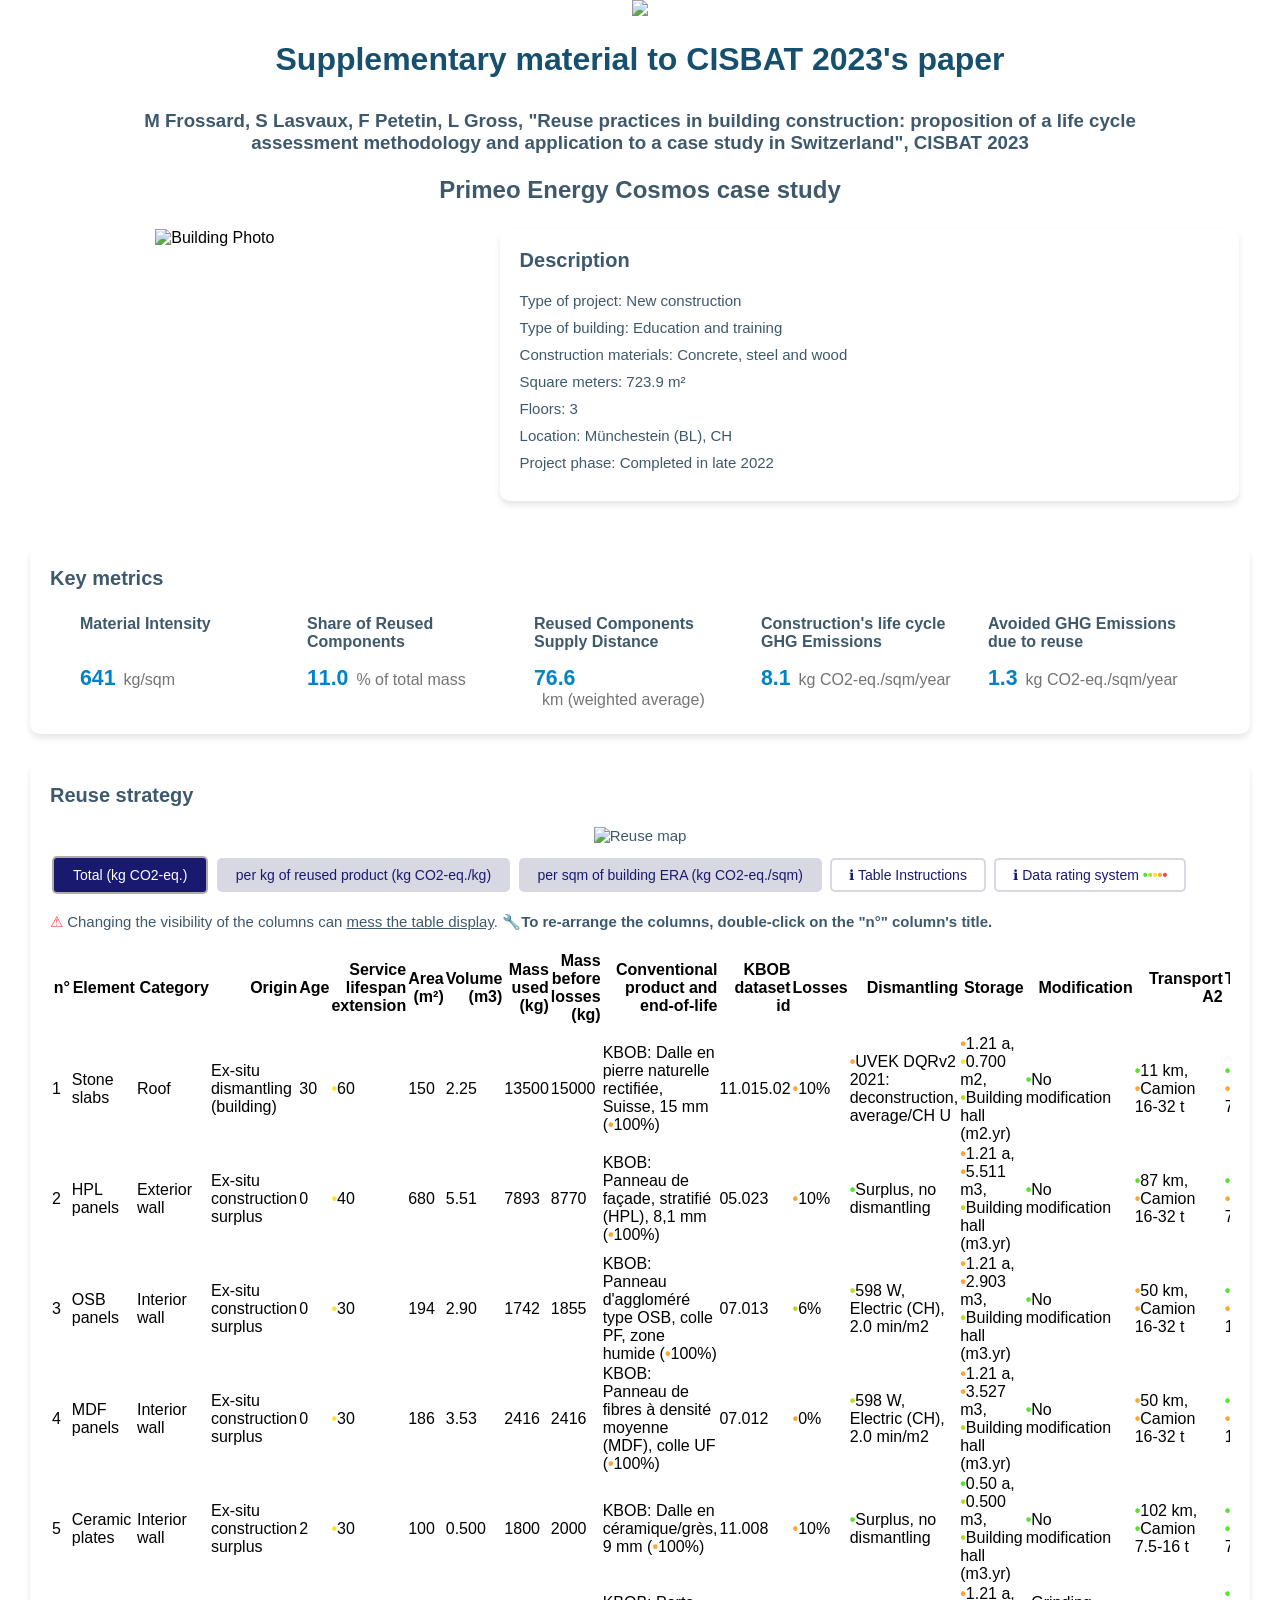
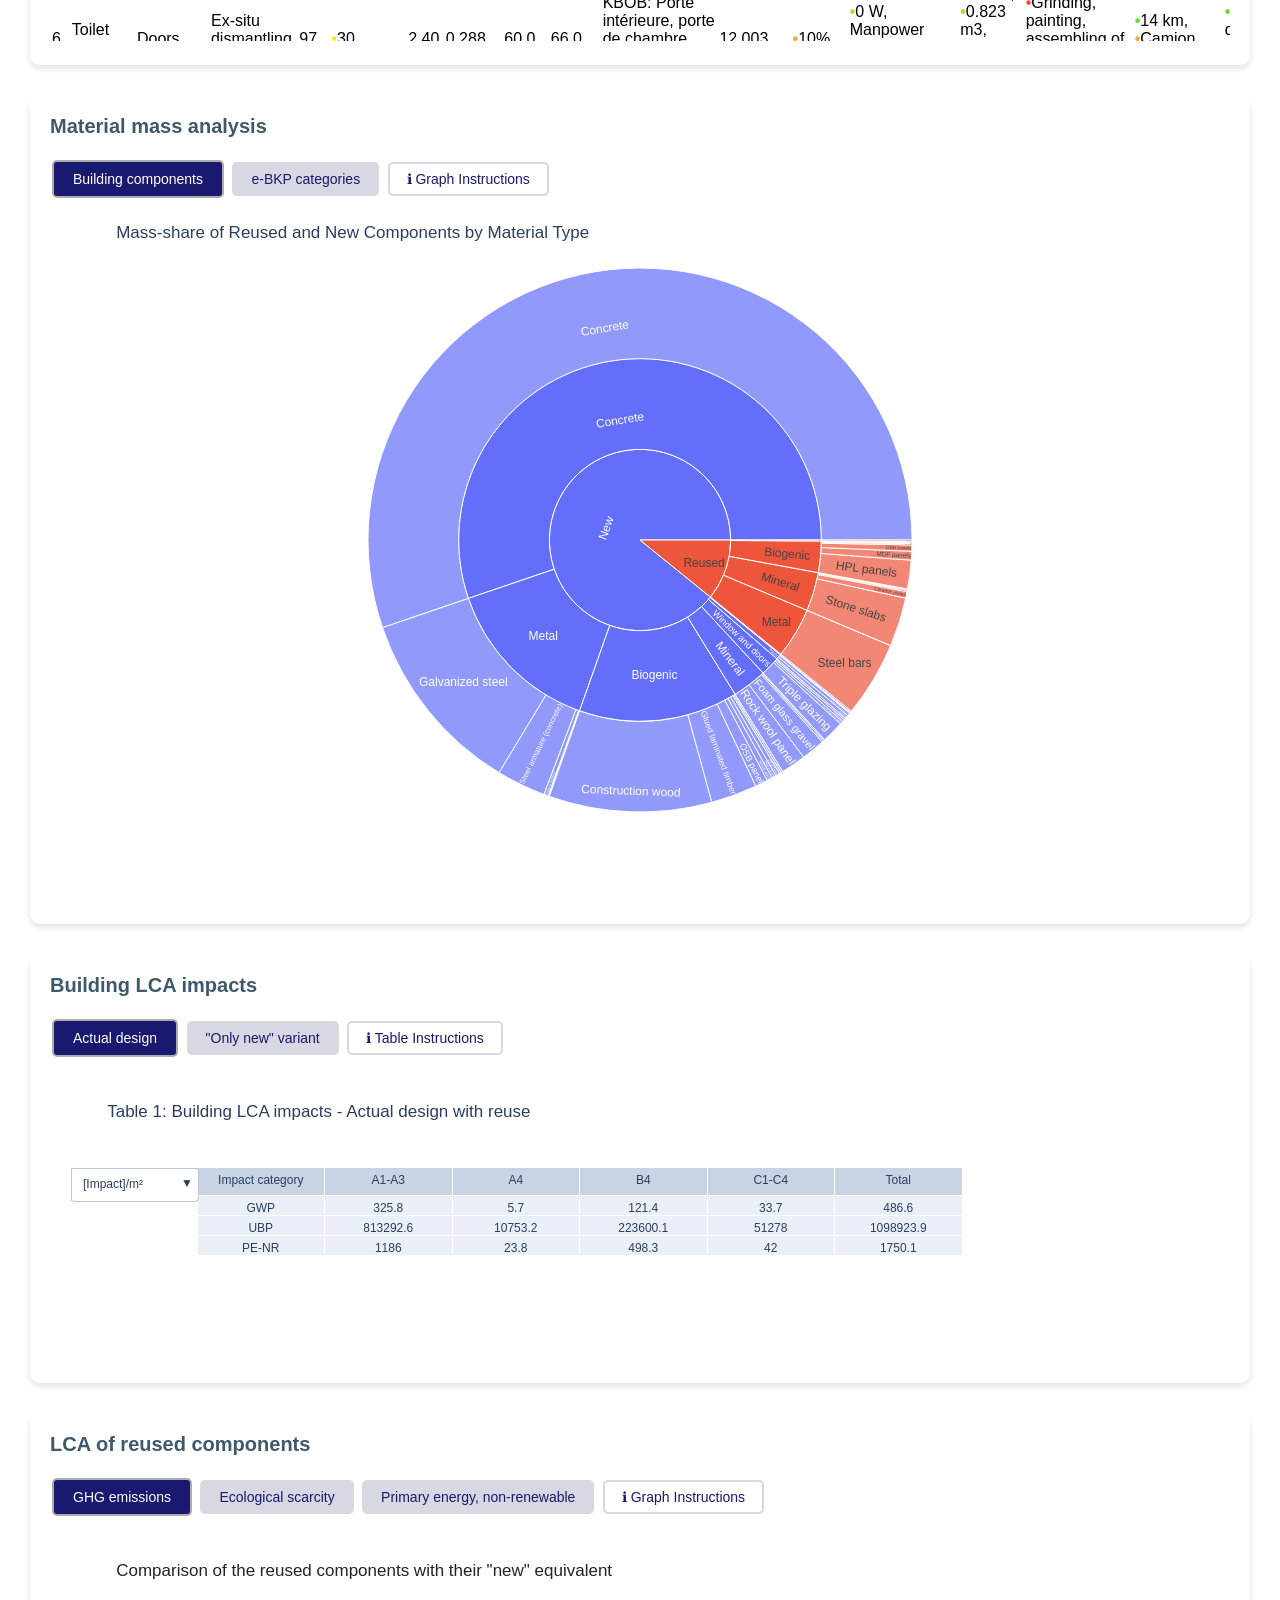
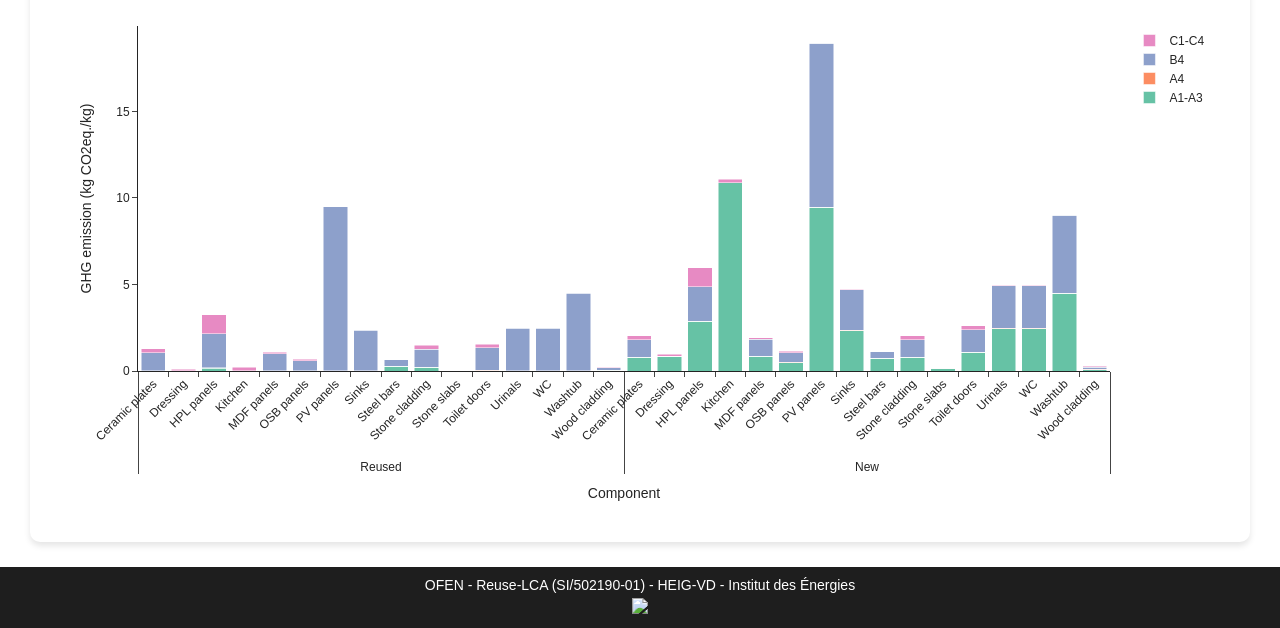
==== index.html @ 2c754a6d "update" ====
<!DOCTYPE html>
<html lang="en" xmlns="http://www.w3.org/1999/html">
<head>
    <meta charset="UTF-8">
    <title>ReuseLCA - Primeo Energy Cosmos case study</title>
    <link rel="stylesheet" href="style.css" type="text/css">
    <link href="https://cdn.datatables.net/1.13.4/css/jquery.dataTables.min.css" rel="stylesheet"/>
    <link href="https://cdn.datatables.net/buttons/2.3.6/css/buttons.dataTables.min.css" rel="stylesheet"/>
    <link href="https://cdn.datatables.net/colreorder/1.6.2/css/colReorder.dataTables.min.css" rel="stylesheet"/>
    <link href="https://cdn.datatables.net/responsive/2.4.1/css/responsive.dataTables.min.css" rel="stylesheet"/>
</head>
<body>
<div style="margin: 0% 10% 0% 10%">
  <a style="text-align: center" href="https://github.com/LESBAT-HEIG-VD/reuse-lca-cisbat23"><center> <img src=https://raw.githubusercontent.com/LESBAT-HEIG-VD/reuse-lca-cisbat23/main/pictures/view_on_github.png height="50px"></center></a>
  <h1 style="text-align:center">Supplementary material to CISBAT 2023's paper</h1>
  <h3 style="text-align:center">M Frossard, S Lasvaux, F Petetin, L Gross, "Reuse practices in building construction: proposition of a life cycle assessment methodology and application to a case study in Switzerland", CISBAT 2023 <br><br> </h3>
  <h2 style="text-align:center">Primeo Energy Cosmos case study <br></h2>
</div>

<section class="description">
      <div style="text-align: center">
        <img src=https://raw.githubusercontent.com/LESBAT-HEIG-VD/reuse-lca-cisbat23/main/pictures/faraday-photo.jpg height=300px alt="Building Photo">
      </div>
      <div class="card">
          <div class="card-content">
              <h2>Description</h2>
              <p>Type of project: New construction</p>
              <p>Type of building: Education and training</p>
              <p>Construction materials: Concrete, steel and wood</p>
              <p>Square meters: 723.9 m²</p>
              <p>Floors: 3</p>
              <p>Location: Münchestein (BL), CH</p>
              <p>Project phase: Completed in late 2022</p>
          </div>
      </div>
  </section>
  <section>
      <div class="card">
          <div class="card-content">
              <h2>Key metrics</h2>

              <section class="key-numbers">
              <div>
                  <h3>Material Intensity</h3>
              </div>
              <div>
                  <h3>Share of Reused Components</h3>
              </div>
              <div>
                  <h3>Reused Components Supply Distance</h3>
              </div>
              <div>
                  <h3>Construction's life cycle GHG Emissions</h3>
              </div>
              <div>
                  <h3>Avoided GHG Emissions due to reuse</h3>
              </div>
              <div>
                  <p>641</p><span>kg/sqm</span>
              </div>
              <div>
                  <p>11.0</p><span>% of total mass</span>
              </div>
              <div>
                  <p>76.6</p><span>km (weighted average)</span>
              </div>
              <div>
                  <p>8.1</p><span>kg CO2-eq./sqm/year</span>
              </div>
              <div>
                  <p>1.3</p><span>kg CO2-eq./sqm/year</span>
              </div>
          </section>
          </div>
      </div>
  </section>
  <section class="reuse-strat">
      <div class="card">
          <div class="card-content">
              <h2>Reuse strategy</h2>
              <div>
                  <p style="text-align:center;"><img src=https://raw.githubusercontent.com/LESBAT-HEIG-VD/reuse-lca-cisbat23/main/pictures/faraday-map.png alt="Reuse map" width=800px></p>
              </div>
              <div>
<!--                  <select id="select_reuse_table" class="custom-select" onchange="loadSelectHtml('select_reuse_table','reuse_table')">-->
<!--                      <option value='\html_tables\\Faraday_cisbat_gwp_total.html'>Total (kg CO2-eq.)</option>-->
<!--                      <option value='\html_tables\\Faraday_cisbat_gwp_per_kg.html'>per kg of reused product (kg CO2-eq./kg)</option>-->
<!--                      <option value='\html_tables\\Faraday_cisbat_gwp_per_sqm.html'>per sqm-ERA of building (kg CO2-eq./sqm)</option>-->
<!--                  </select>-->
                  <button id="button_reuse_table_tot" onclick="loadHtml('\html_tables\\Faraday_cisbat_gwp_total.html', 'reuse_table'); setActiveButtons('button_reuse_table_tot','#button_reuse_table_tot, #button_reuse_table_kg, #button_reuse_table_sqm')">Total (kg CO2-eq.)</button>
                  <button id="button_reuse_table_kg" onclick="loadHtml('\html_tables\\Faraday_cisbat_gwp_per_kg.html', 'reuse_table'); setActiveButtons('button_reuse_table_kg','#button_reuse_table_tot, #button_reuse_table_kg, #button_reuse_table_sqm')">per kg of reused product (kg CO2-eq./kg)</button>
                  <button id="button_reuse_table_sqm" onclick="loadHtml('\html_tables\\Faraday_cisbat_gwp_per_sqm.html', 'reuse_table'); setActiveButtons('button_reuse_table_sqm','#button_reuse_table_tot, #button_reuse_table_kg, #button_reuse_table_sqm')">per sqm of building ERA (kg CO2-eq./sqm)</button>
                  <button id="button_info_reusetable" class="info-button" onclick="showModal('reusetableDialog')">&#8505; Table Instructions</button>
                  <button id="button_info_rating" class="info-button" onclick="showModal('ratingDialog')">&#8505; Data rating system <span style="color: #57e32c;" class="data-rating-dot">&bull;</span><span style="color: #b7dd29;" class="data-rating-dot">&bull;</b></span><span style="color: #ffe234;" class="data-rating-dot">&bull;</b></span><span style="color: #ffa534;" class="data-rating-dot">&bull;</b></span><span style="color: #ff4545;" class="data-rating-dot">&bull;</b></span></button>
                  <p><br><span style="color: #ff4545;">&#x26A0;</span> Changing the visibility of the columns can <u>mess the table display</u>. &#x1F527;<b>To re-arrange the columns, double-click on the "n°" column's title.</b></p>
              </div>
              <div>
                  <iframe id="reuse_table" width="100%" style="width: 100%; height: 700px; border: 0"></iframe>
              </div>
          </div>
      </div>
  </section>
  <section class="material-analysis">
      <div class="card">
          <div class="card-content">
              <h2>Material mass analysis</h2>
                  <div>
                      <button id="button_mat_component" onclick="loadHtml('\html_figures\\Faraday_material_sunburst.html', 'material_sunburst'); setActiveButtons('button_mat_component', '#button_mat_component, #button_mat_ebkp')">Building components</button>
                      <button id="button_mat_ebkp" onclick="loadHtml('\html_figures\\Faraday_material_sunburst_ebkp.html', 'material_sunburst'); setActiveButtons('button_mat_ebkp', '#button_mat_component, #button_mat_ebkp')">e-BKP categories</button>
                      <button id="button_info_material" class="info-button" onclick="showModal('materialDialog')">&#8505; Graph Instructions</button>
                  </div>
                  <div>
                      <iframe id="material_sunburst"  src=\html_figures\\Faraday_material_sunburst.html style="width: 100%; height: 700px; border: 0">  </iframe>
                  </div>
          </div>
      </div>
  </section>
  <section class="building-impacts">
      <div class="card">
          <div class="card-content">
              <h2>Building LCA impacts</h2>
              <div>
                  <button id="button_1_ad" onclick="loadHtml('\html_figures\\Faraday_impacts_table.html', 'building-lca'); setActiveButtons('button_1_ad', '#button_1_ad, #button_1_nv')">Actual design</button>
                  <button id="button_1_nv" onclick="loadHtml('\html_figures\\Faraday_impacts_table_new.html', 'building-lca'); setActiveButtons('button_1_nv', '#button_1_ad, #button_1_nv')">"Only new" variant</button>
                  <button id="button_info_building_impacts" class="info-button" onclick="showModal('buildingImpactsDialog')">&#8505; Table Instructions</button>
              </div>
              <div>
                  <iframe id="building-lca" style="width: 1000px; height: 300px; border: 0">  </iframe>
              </div>
          </div>
      </div>
  </section>
  <section class="components-impacts">
      <div class="card">
          <div class="card-content">
              <h2>LCA of reused components</h2>
              <div>
                  <button id="button_comparison_gwp" onclick="loadHtml('\html_figures\\Faraday_GWP__reused_comp_bar.html', 'bar_comparison'); setActiveButtons('button_comparison_gwp','#button_comparison_gwp, #button_comparison_ubp, #button_comparison_penr')">GHG emissions</button>
                  <button id="button_comparison_ubp" onclick="loadHtml('\html_figures\\Faraday_UBP__reused_comp_bar.html', 'bar_comparison'); setActiveButtons('button_comparison_ubp','#button_comparison_gwp, #button_comparison_ubp, #button_comparison_penr')">Ecological scarcity</button>
                  <button id="button_comparison_penr" onclick="loadHtml('\html_figures\\Faraday_PE-NR__reused_comp_bar.html', 'bar_comparison'); setActiveButtons('button_comparison_penr','#button_comparison_gwp, #button_comparison_ubp, #button_comparison_penr')">Primary energy, non-renewable</button>
                  <button id="button_info_reuse_impacts" class="info-button" onclick="showModal('reuseImpactsDialog')">&#8505; Graph Instructions</button>
              </div>
              <div>
                  <iframe id="bar_comparison" width="100%" style="width: 100%; height: 600px; border: 0">  </iframe>
              </div>
          </div>
      </div>
  </section>
  <footer>
      <p>OFEN - Reuse-LCA (SI/502190-01) - HEIG-VD - Institut des Énergies</p>
  <a style="text-align: center" href="https://github.com/LESBAT-HEIG-VD/reuse-lca-cisbat23"><center> <img src=https://raw.githubusercontent.com/LESBAT-HEIG-VD/reuse-lca-cisbat23/main/pictures/view_on_github.png height="50px"></center></a>
  </footer>
  <dialog class=custom-dialog id="reusetableDialog">
      <p>The table describes the reused products, their supply-chain activities and the associated GHG emissions.<br></p>
      <p><b><u>Select a set of columns</u> by clicking on the buttons with the '&#128269;' icon.</b></p>
      <p><b><u>Click on</u> the <img src="\pictures\plus_button.png" height="22"> button to show the missing columns' values.</b></p>
    <form method="dialog">
      <button>OK</button>
    </form>
  </dialog>

  <dialog class=custom-dialog id="ratingDialog">
    <p>LCA data quality are evaluated in terms of degree of confidence in their representativeness and appropriateness. Data quality is rated with colored dots:</p>
    <p><span style="color: #57e32c;" class="data-rating-dot">&bull;</span> <b>Very good</b> : project-specific & product-specific data</p>
    <p><span style="color: #b7dd29;" class="data-rating-dot">&bull;</span> <b>Good</b> : data is a good estimate but may come from a different project or product</p>
    <p><span style="color: #ffe234;" class="data-rating-dot">&bull;</span> <b>Average</b> : data is an expert jugement or hypothesis based on partial knowledge of the reality</p>
    <p><span style="color: #ffa534;" class="data-rating-dot">&bull;</span> <b>Poor</b> : data is generic, default data from external source or hypothesis</p>
    <p><span style="color: #ff4545;" class="data-rating-dot">&bull;</span> <b>Unavailable</b> : no LCA data is used or available, hence calculation is not performed</p>
    <form method="dialog">
      <button>OK</button>
    </form>
  </dialog>
  <dialog class=custom-dialog id="materialDialog">
      <p>Material mass analysis graph shows the mass shares of material groups and products in the total mass of the building. <br></p>
      <p><b><u>Hover with the pointer and click</u> on the materials groups and products to show their respective mass share (%).</b></p>
    <form method="dialog">
      <button>OK</button>
    </form>
  </dialog>
  <dialog class=custom-dialog id="buildingImpactsDialog">
      <p>Building LCA impacts are show in the table for each KBOB's impact indicators:</p>
<!--      <p>GWP: the global warming potential from GHG emissions. The unit is <b>kg CO2-eq.</b></p>-->
<!--      <p>UBP: Ecological Scarcity (2021) is an indicator that expresses global environmental effects over many impacts-->
<!--          categories (global warming, eutrophication, particulate matter, etc.) that are weighted according to Swiss environmental policy.-->
<!--          The unit is <b>UBP</b>.</p>-->
<!--      <p>PE-NR: the non-renewable primary energy, or "embodied energy", consumed in processes and materials. The unit is <b>kWh</b>.</p>-->
      <p>The columns are the building life cycle modules according to EN 15804 and EN 15978.</p>
      <p><b><u>Select</u> the unit of the LCA impacts expressed either by <u>sqm ERA of building</u> or <u>by sqm ERA of building and by year of building's lifetime</u> (60 years)</b></p>
    <form method="dialog">
      <button>OK</button>
    </form>
  </dialog>
  <dialog class=custom-dialog id="reuseImpactsDialog">
      <p>This graph shows the impact per kg of product of the selected LCA indicator for the reused products (left) and
          their new equivalent production (right). New materials effectively used in the building are not shown.<br></p>
      <p><b><u>Interact with the graph</u></b> by clicking on the labels in the legend (i.e. A1-A3, A4, B4, C1-C4) and by zooming
      on the desired portion of the graph.</p>
    <form method="dialog">
      <button>OK</button>
    </form>
  </dialog>



  <script>
      function loadHtml(url, id) {
        document.getElementById(id).src = url;
      }
      function loadSelectHtml(select_id, iframe_id) {
        document.getElementById(iframe_id).src = document.getElementById(select_id).value;
      }
      function setActiveButtons(buttonId, selector) {
        // Remove the "active" class from all buttons
        var buttons = document.querySelectorAll(selector);
        for (var i = 0; i < buttons.length; i++) {
          buttons[i].classList.remove("active");
        }
        // Add the "active" class to the clicked button
        var button = document.getElementById(buttonId);
        button.classList.add("active");
      }

      function showModal(buttonId) {
        // console.log("Activated");
        document.getElementById(buttonId).showModal();
        setActiveButtons();
      }

      // Load the default page when the page first loads
      window.onload = function() {
        loadHtml('\html_figures\\Faraday_impacts_table.html', 'building-lca');
        setActiveButtons("button_1_ad", "#button_1_ad, #button_1_nv");
        loadHtml('\html_figures\\Faraday_material_sunburst.html', 'material_sunburst');
        setActiveButtons('button_mat_component', '#button_mat_component, #button_mat_ebkp');
        loadHtml('\html_figures\\Faraday_GWP__reused_comp_bar.html', 'bar_comparison');
        setActiveButtons('button_comparison_gwp', '#button_comparison_gwp, #button_comparison_ubp, #button_comparison_penr')
        loadHtml('\html_tables\\Faraday_cisbat_gwp_total.html', 'reuse_table');
        setActiveButtons('button_reuse_table_tot','#button_reuse_table_tot, #button_reuse_table_kg, #button_reuse_table_sqm')
      }

      function range(start, end) {
        return Array.apply(0, Array(end - 1))
                .map((element, index) => index + start);
      }

      function pushArray(arr, arr2) {
        arr.push.apply(arr, arr2);
      };
  </script>
  <script src="https://code.jquery.com/jquery-3.6.0.min.js"></script>
  <script src="https://cdn.datatables.net/1.13.4/css/jquery.dataTables.min.css"></script>
  <script src="https://cdn.datatables.net/buttons/2.3.6/css/buttons.dataTables.min.css"></script>
  <script src="https://cdn.datatables.net/1.13.4/js/jquery.dataTables.min.js"></script>
  <script src="https://cdn.datatables.net/buttons/2.3.6/js/dataTables.buttons.min.js"></script>
  <script src="https://cdn.datatables.net/buttons/2.3.6/js/buttons.colVis.min.js"></script>
  <script src="https://cdn.datatables.net/buttons/2.3.6/js/buttons.html5.min.js"></script>
  <script src="https://cdn.datatables.net/colreorder/1.6.2/js/dataTables.colReorder.min.js"></script>
  <script src="https://cdn.datatables.net/responsive/2.4.1/js/dataTables.responsive.min.js"></script>
</body>



</html>
---- style.css ----
* {
  box-sizing: border-box;
  margin: 0;
  padding: 0;
  font-family: sans-serif;
}
header {
    background-color: #ffffff;
    color: #FFFFFF;
    padding-top: 10px;
    padding-bottom: 6px;
    padding-right: 30px;
    padding-left: 30px;
    text-align: center;
}
section {
    padding: 30px;
    padding-top: 5px;
    padding-bottom: 5px;
    /*margin-right: 100px;*/
}

 /* Description section styles */
.description {
    display: grid;
    /*grid-template-columns: repeat(2, minmax(300px, 1fr));*/
    grid-template-columns: 33% 66%;
    gap: 100px;
    margin-bottom: 1rem;
    margin-right: 100px;
}

body    {background-color: #ffffff;
    font-family: sans-serif;}
h1  {font-family: sans-serif;
    color: #17506e;
    margin-top: 0.66em;
    margin-bottom: 1em;
    text-align: center;}
h2  {font-family: sans-serif;
    color: #3e596c ;
    margin-bottom: 20px;}
h3  {font-family: sans-serif;
    color: #3e596c ;}
p   {font-family: sans-serif;
    color: #3e596c ;
    font-size: 16px;
    margin-bottom: 10px;}
/*img {max-width: 100%;*/
/*    height: auto;}*/
button, dt-buttons div.dt-buttons .dt-button{
    background-color: #d8d8e3;
    border: none;
    padding: 9px 19px;
    color: #191970;
    text-align: center;
    text-decoration: none;
    display: inline-block;
    font-size: 14px;
    margin: 2px 2px;
    cursor: pointer;
    border-radius: 5px;}

.custom-select, .info-button {
    background-color: #ffffff;
    border: 2px solid #d8d8e3;
    color: #191970;
    font-size: 14px;
    padding: 7px 17px;
    text-align: center;
    text-decoration: none;
    margin: 2px 2px;
    cursor: pointer;
    border-radius: 5px;
}


/* Style for the active button */
.active {
    background-color: #191970;
    border: 2px solid #b0acac;
    color: white;
}
dt-buttons div.dt-buttons .dt-button:hover {
    border:none!important;
}

button:hover, div.dataTables_wrapper.div.dt-buttons div.dt-buttons .dt-button:hover {
    background-color: #6e6e9b!important;
    color: white;
}

button.dt-button:focus:not(.disabled){
    background: none!important;
    background-color: #d8d8e3!important;
    border: none!important;
}

/* Footer styles */
footer {
  background-color: #1E1E1E;
  color: #FFFFFF;
  padding: 10px;
    text-align: center;}

footer p {
    font-size: 14px;
    margin-bottom: 5px;
    color: #FFFFFF;
}

footer a {color: #FFFFFF;}

nav {
    display: flex;
    justify-content: space-between;
    align-items: center;
    padding-left: 1rem;
    padding-right: 1rem;
    padding-top: 0.5rem;
    padding-bottom: 0.5rem;
    background-color: #ffffff;
    color: #ffffff;
    border: 1px solid #e9edf1;
    border-radius: 10px;
}

ul {
  display: flex;
  list-style: none;
  margin: 0;
  padding: 0;
}

li {
  margin-left: 1rem;
}

li:first-child {
  margin-left: 0;
}

nav li {
  list-style: none;
  text-align: center;
}

nav a {
    display: block;
    padding: 1rem;
    text-decoration: none;
    color: #606060;
}

.nav-active {
    display: block;
    padding: 1rem;
    text-decoration: none;
    color: #1E1E1E;
    text-decoration: underline;
    text-decoration-color: #c4ced5;
    text-decoration-thickness: 0.033em;
    text-underline-offset: 0.33em;
}

nav a:hover {
    background-color: #dadfec;
    color: #1E1E1E;
    background: None;
    /*border: 1px solid #e9edf1;*/
    /*border-radius: 10px;*/
    text-decoration: underline;
    text-decoration-color: #c4ced5;
    text-decoration-thickness: 0.033em;
    text-underline-offset: 0.33em;
}

.dropdown-menu, .select-selected {
    display: none;
    position: absolute;
    z-index: 1;
    down: 10px;
    /*left: 0;*/
    /*min-width: 200px;*/
    background-color: #4f718d;
    /*box-shadow: 0 2px 4px rgba(0, 0, 0, 0.2);*/
}

.dropdown:hover .dropdown-menu {
    display: block;
    background-color: #ecf2ff;
}

.card {
    background-color: white;
    border-radius: 10px;
    box-shadow: 0 4px 6px rgba(0, 0, 0, 0.1);
    overflow: hidden;
    display: flex;
    flex-direction: column;
    margin-bottom: 20px;
    margin-top:0px;
}

.card-content {
    padding: 20px;
}

.card-content h2 {
    font-size: 20px !important;
    font-weight: bold;
    margin-bottom: 20px;
    margin-top:0px !important;
    color: #3e596c ;
}

.card-content p {
    font-size: 15px;
    /*margin-bottom: 0;*/
    text-align: justify;

}

.card-footer {
    background-color: #f4f4f4;
    font-size: 12px;
    padding: 10px;
    display: flex;
    justify-content: space-between;
    align-items: center;
    /*width: fit-content;*/
}

.card-footer span {
    flex-grow: 1;
    text-align: left;
    color: #999 !important;
}

.link {
    display: inline-flex;
    align-items: center;
    margin-left: auto;
    text-decoration: none!important;
    font-size: 14px;
}

.key-numbers {
  display: grid;
  grid-template-columns: repeat(5, 1fr);
  gap: 15px;
  margin-top: 20px;
}

.key-numbers h3 {
    font-size: 1rem;
    color: #3e596c ;
    margin: 0;
    flex: 1;
}

.key-numbers p {
    margin: 0;
    font-size: 1.33rem;
    color: #0083c7;
    font-weight: bold;
    display: inline-block;
}

.key-numbers span {
    color: #737475;
    font-size: 1rem;
    margin-left: 0.5rem;
    display: inline-block;

}

div.dataTables_wrapper table.dataTable {
    width: 100%;
    font-size: 14px; /* Adjust the font size as desired */
  /*margin: 0;*/
  /*table-layout: fixed;*/
  /*word-wrap:break-word;*/
    }

/*.table-container table {*/
/*        width: 100%;*/
/*        font-size: 8px; !* Adjust the font size as desired *!*/
/*    }*/

/*div.iframe.dataTables_wrapper.dataTable.table {*/
/*        width: 100%;*/
/*        font-size: 8px; !* Adjust the font size as desired *!*/
/*    }*/

#columnVisibilityControls {
      margin-top: 10px;
    }

.dataTables_wrapper table.dataTable tbody tr:nth-child(even) {
  background-color: #f9f9f9; /* Light grey */
}

.dataTables_wrapper table.dataTable tbody tr:nth-child(odd) {
  background-color: #ffffff; /* White */
}

.data-rating-dot {
  /*font-size: 16px;*/
  font-weight: bold;
}

.custom-dialog {
      position: fixed;
      left: 50%;
      top: 50%;
      transform: translate(-50%, -50%);
      background-color: #fff;
      border: 1px solid #ccc;
      padding: 20px;
      box-shadow: 0 0 10px rgba(0, 0, 0, 0.2);
      z-index: 9999;
    }
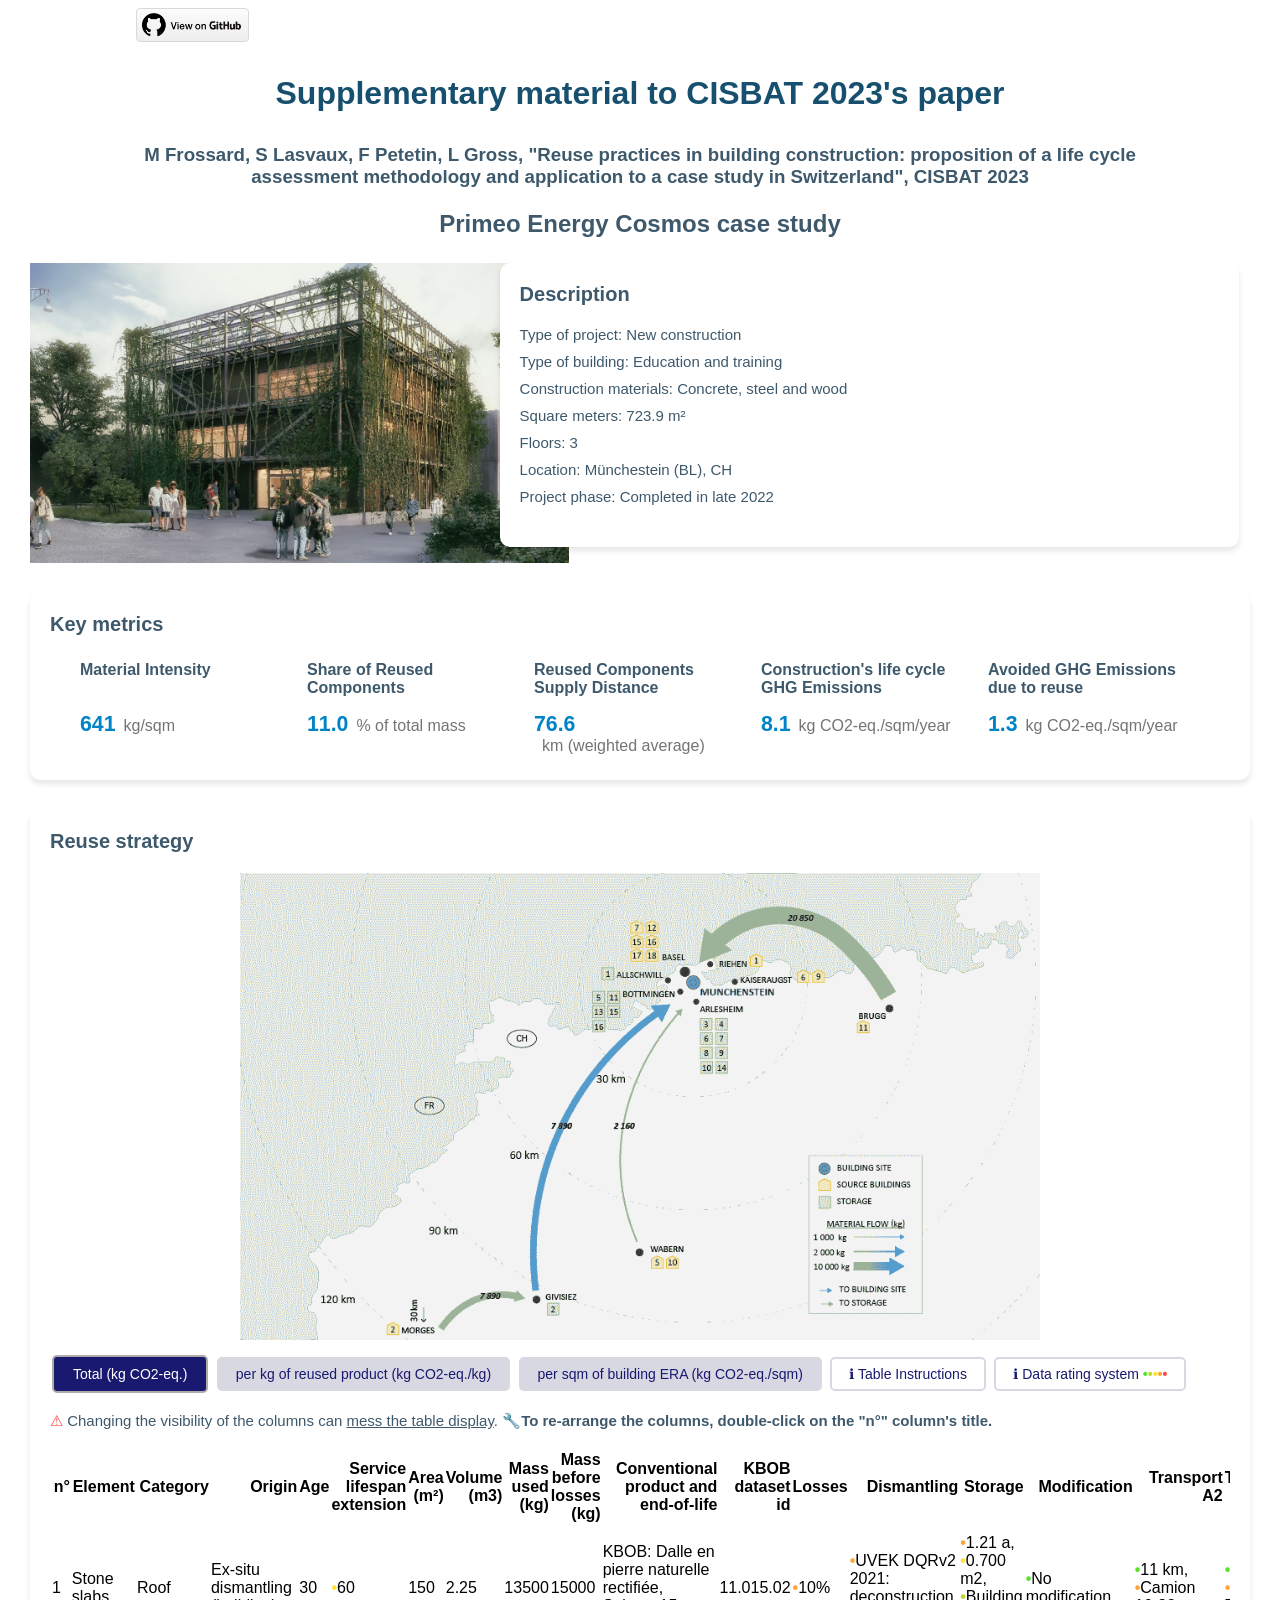
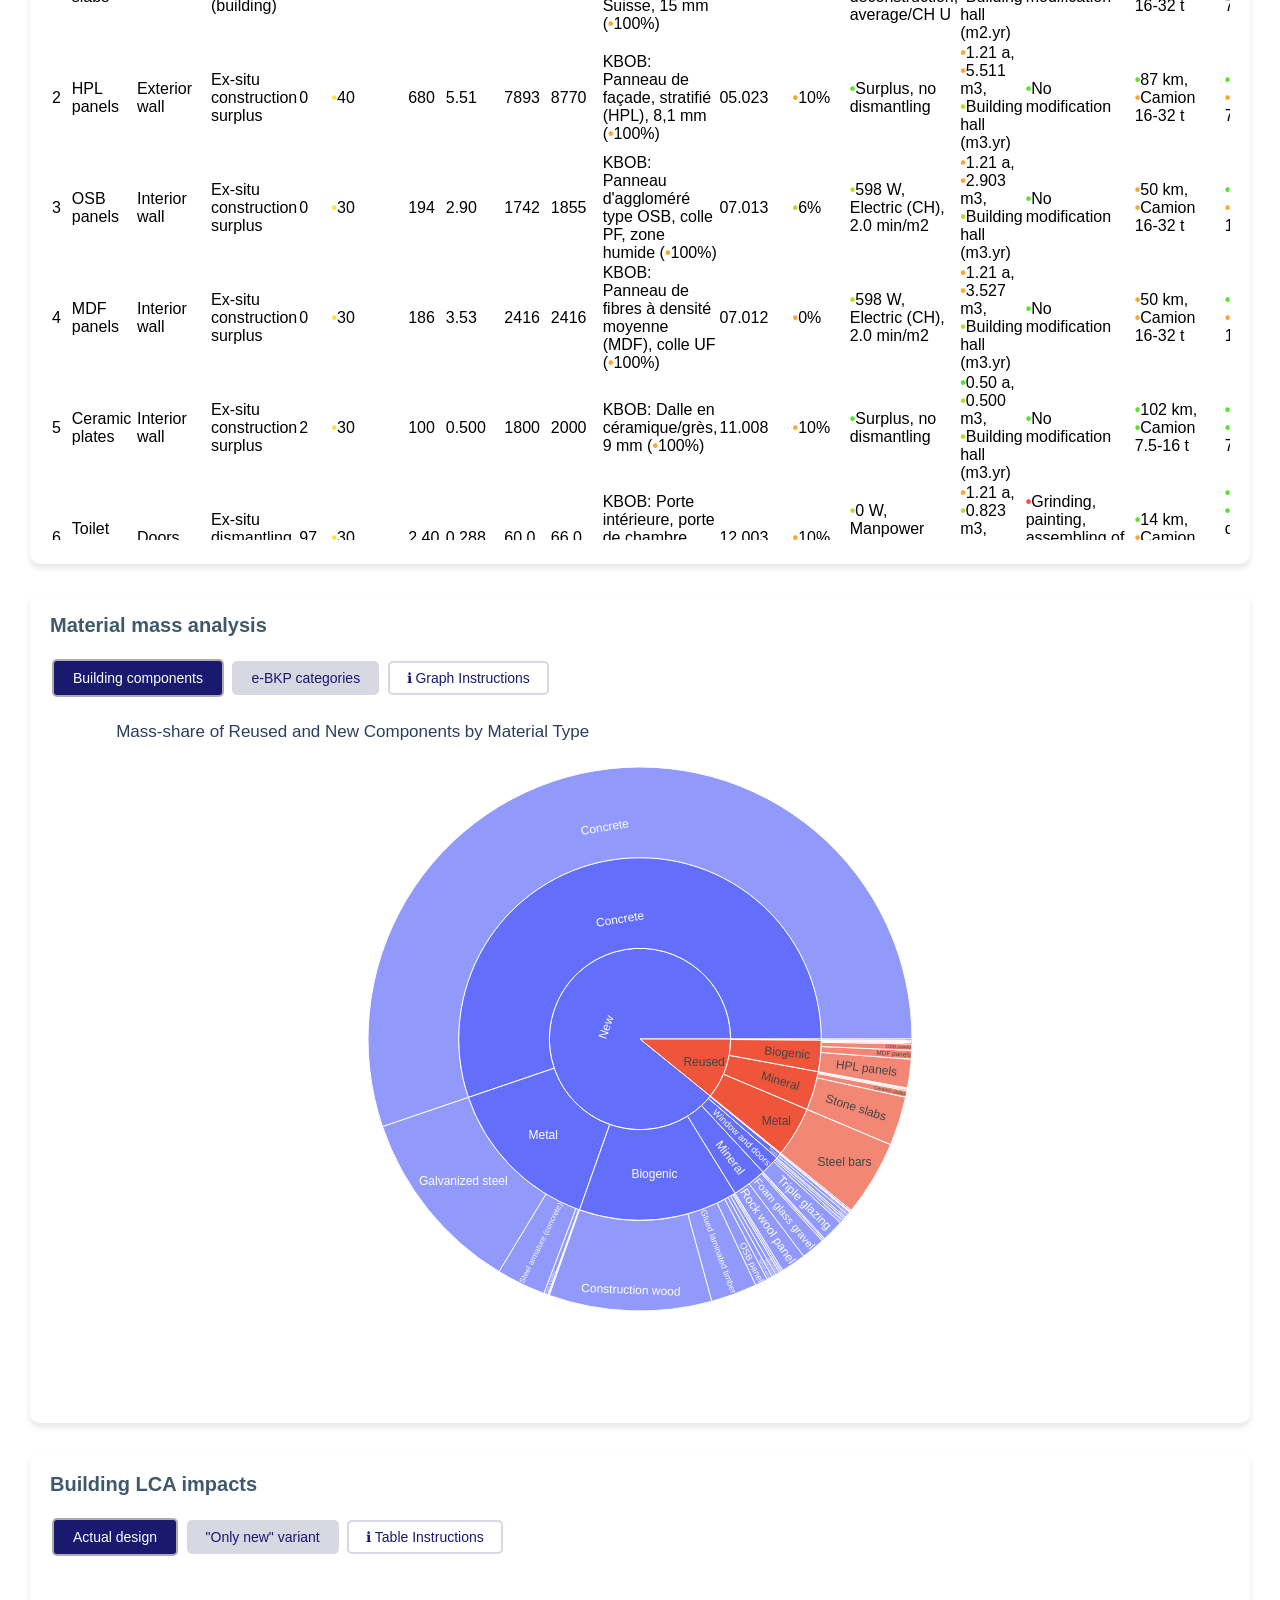
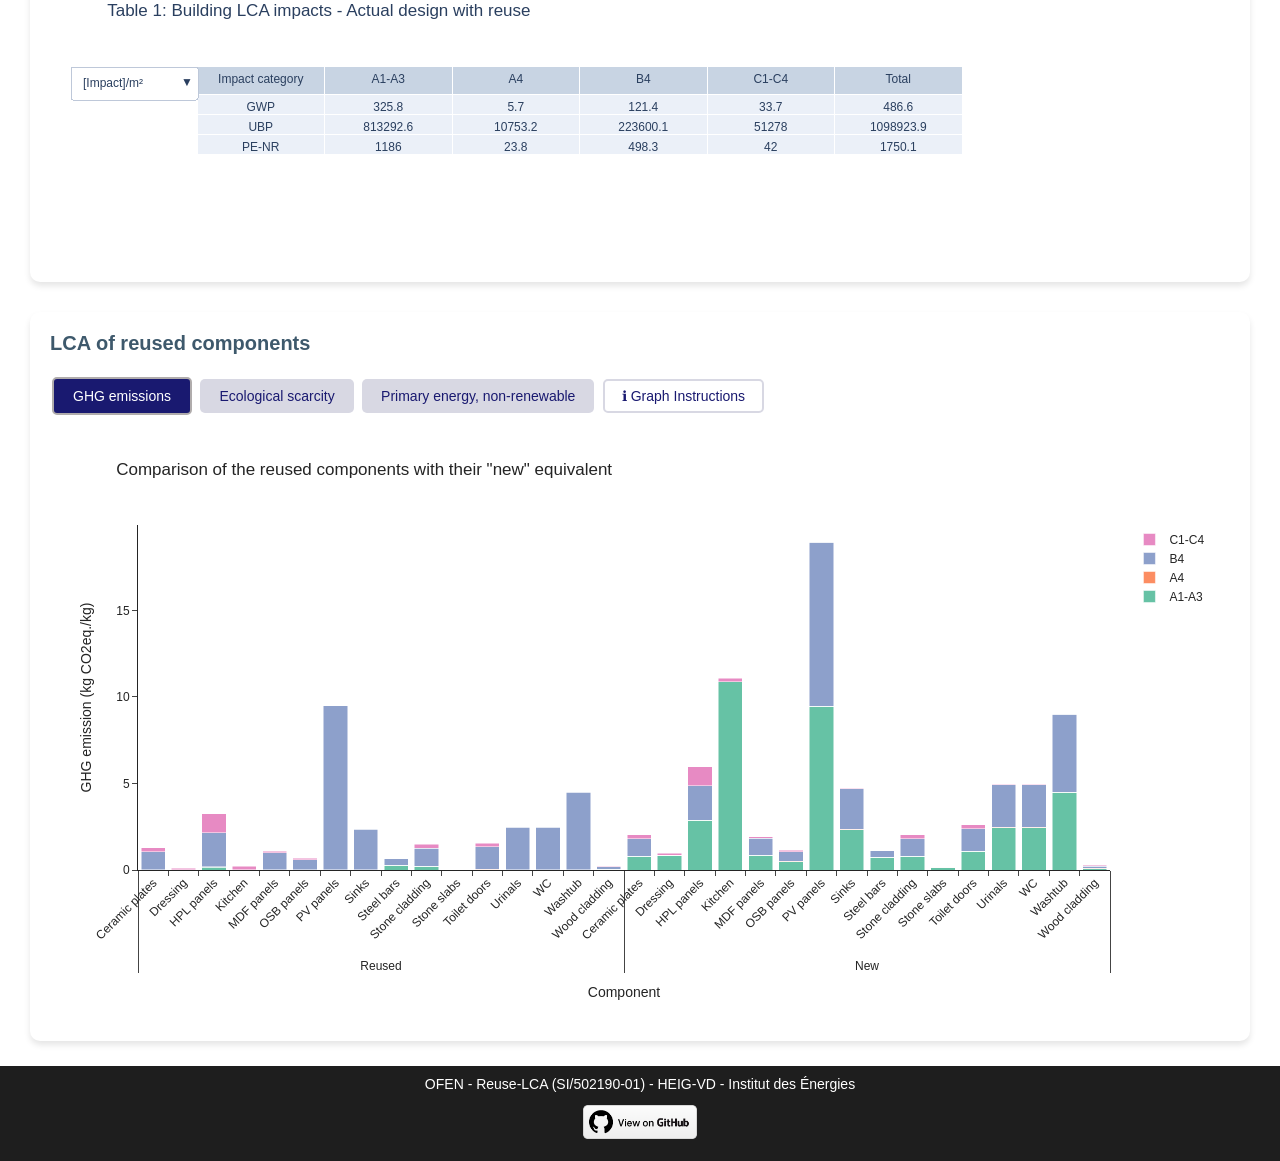
==== commit b56845de: "update pictures and table links" ====
--- a/index.html
+++ b/index.html
@@ -11,7 +11,7 @@
 </head>
 <body>
 <div style="margin: 0% 10% 0% 10%">
-  <a style="text-align: center" href="https://github.com/LESBAT-HEIG-VD/reuse-lca-cisbat23"><center> <img src=https://raw.githubusercontent.com/LESBAT-HEIG-VD/reuse-lca-cisbat23/main/pictures/view_on_github.png height="50px"></center></a>
+  <a style="text-align: center" href="https://github.com/LESBAT-HEIG-VD/reuse-lca-cisbat23"><img src=pictures/view_on_github.png height="50px"></a>
   <h1 style="text-align:center">Supplementary material to CISBAT 2023's paper</h1>
   <h3 style="text-align:center">M Frossard, S Lasvaux, F Petetin, L Gross, "Reuse practices in building construction: proposition of a life cycle assessment methodology and application to a case study in Switzerland", CISBAT 2023 <br><br> </h3>
   <h2 style="text-align:center">Primeo Energy Cosmos case study <br></h2>
@@ -19,7 +19,7 @@
 
 <section class="description">
       <div style="text-align: center">
-        <img src=https://raw.githubusercontent.com/LESBAT-HEIG-VD/reuse-lca-cisbat23/main/pictures/faraday-photo.jpg height=300px alt="Building Photo">
+        <img src=pictures/faraday-photo.jpg height=300px alt="Building Photo">
       </div>
       <div class="card">
           <div class="card-content">
@@ -79,17 +79,12 @@
           <div class="card-content">
               <h2>Reuse strategy</h2>
               <div>
-                  <p style="text-align:center;"><img src=https://raw.githubusercontent.com/LESBAT-HEIG-VD/reuse-lca-cisbat23/main/pictures/faraday-map.png alt="Reuse map" width=800px></p>
-              </div>
-              <div>
-<!--                  <select id="select_reuse_table" class="custom-select" onchange="loadSelectHtml('select_reuse_table','reuse_table')">-->
-<!--                      <option value='\html_tables\\Faraday_cisbat_gwp_total.html'>Total (kg CO2-eq.)</option>-->
-<!--                      <option value='\html_tables\\Faraday_cisbat_gwp_per_kg.html'>per kg of reused product (kg CO2-eq./kg)</option>-->
-<!--                      <option value='\html_tables\\Faraday_cisbat_gwp_per_sqm.html'>per sqm-ERA of building (kg CO2-eq./sqm)</option>-->
-<!--                  </select>-->
-                  <button id="button_reuse_table_tot" onclick="loadHtml('\html_tables\\Faraday_cisbat_gwp_total.html', 'reuse_table'); setActiveButtons('button_reuse_table_tot','#button_reuse_table_tot, #button_reuse_table_kg, #button_reuse_table_sqm')">Total (kg CO2-eq.)</button>
-                  <button id="button_reuse_table_kg" onclick="loadHtml('\html_tables\\Faraday_cisbat_gwp_per_kg.html', 'reuse_table'); setActiveButtons('button_reuse_table_kg','#button_reuse_table_tot, #button_reuse_table_kg, #button_reuse_table_sqm')">per kg of reused product (kg CO2-eq./kg)</button>
-                  <button id="button_reuse_table_sqm" onclick="loadHtml('\html_tables\\Faraday_cisbat_gwp_per_sqm.html', 'reuse_table'); setActiveButtons('button_reuse_table_sqm','#button_reuse_table_tot, #button_reuse_table_kg, #button_reuse_table_sqm')">per sqm of building ERA (kg CO2-eq./sqm)</button>
+                  <p style="text-align:center;"><img src=pictures/faraday-map.png alt="Reuse map" width=800px></p>
+              </div>
+              <div>
+                  <button id="button_reuse_table_tot" onclick="loadHtml('html_tables/Faraday_cisbat_gwp_total.html', 'reuse_table'); setActiveButtons('button_reuse_table_tot','#button_reuse_table_tot, #button_reuse_table_kg, #button_reuse_table_sqm')">Total (kg CO2-eq.)</button>
+                  <button id="button_reuse_table_kg" onclick="loadHtml('html_tables/Faraday_cisbat_gwp_per_kg.html', 'reuse_table'); setActiveButtons('button_reuse_table_kg','#button_reuse_table_tot, #button_reuse_table_kg, #button_reuse_table_sqm')">per kg of reused product (kg CO2-eq./kg)</button>
+                  <button id="button_reuse_table_sqm" onclick="loadHtml('html_tables/Faraday_cisbat_gwp_per_sqm.html', 'reuse_table'); setActiveButtons('button_reuse_table_sqm','#button_reuse_table_tot, #button_reuse_table_kg, #button_reuse_table_sqm')">per sqm of building ERA (kg CO2-eq./sqm)</button>
                   <button id="button_info_reusetable" class="info-button" onclick="showModal('reusetableDialog')">&#8505; Table Instructions</button>
                   <button id="button_info_rating" class="info-button" onclick="showModal('ratingDialog')">&#8505; Data rating system <span style="color: #57e32c;" class="data-rating-dot">&bull;</span><span style="color: #b7dd29;" class="data-rating-dot">&bull;</b></span><span style="color: #ffe234;" class="data-rating-dot">&bull;</b></span><span style="color: #ffa534;" class="data-rating-dot">&bull;</b></span><span style="color: #ff4545;" class="data-rating-dot">&bull;</b></span></button>
                   <p><br><span style="color: #ff4545;">&#x26A0;</span> Changing the visibility of the columns can <u>mess the table display</u>. &#x1F527;<b>To re-arrange the columns, double-click on the "n°" column's title.</b></p>
@@ -135,9 +130,9 @@
           <div class="card-content">
               <h2>LCA of reused components</h2>
               <div>
-                  <button id="button_comparison_gwp" onclick="loadHtml('\html_figures\\Faraday_GWP__reused_comp_bar.html', 'bar_comparison'); setActiveButtons('button_comparison_gwp','#button_comparison_gwp, #button_comparison_ubp, #button_comparison_penr')">GHG emissions</button>
-                  <button id="button_comparison_ubp" onclick="loadHtml('\html_figures\\Faraday_UBP__reused_comp_bar.html', 'bar_comparison'); setActiveButtons('button_comparison_ubp','#button_comparison_gwp, #button_comparison_ubp, #button_comparison_penr')">Ecological scarcity</button>
-                  <button id="button_comparison_penr" onclick="loadHtml('\html_figures\\Faraday_PE-NR__reused_comp_bar.html', 'bar_comparison'); setActiveButtons('button_comparison_penr','#button_comparison_gwp, #button_comparison_ubp, #button_comparison_penr')">Primary energy, non-renewable</button>
+                  <button id="button_comparison_gwp" onclick="loadHtml('html_figures/Faraday_GWP__reused_comp_bar.html', 'bar_comparison'); setActiveButtons('button_comparison_gwp','#button_comparison_gwp, #button_comparison_ubp, #button_comparison_penr')">GHG emissions</button>
+                  <button id="button_comparison_ubp" onclick="loadHtml('html_figures/Faraday_UBP__reused_comp_bar.html', 'bar_comparison'); setActiveButtons('button_comparison_ubp','#button_comparison_gwp, #button_comparison_ubp, #button_comparison_penr')">Ecological scarcity</button>
+                  <button id="button_comparison_penr" onclick="loadHtml('html_figures/Faraday_PE-NR__reused_comp_bar.html', 'bar_comparison'); setActiveButtons('button_comparison_penr','#button_comparison_gwp, #button_comparison_ubp, #button_comparison_penr')">Primary energy, non-renewable</button>
                   <button id="button_info_reuse_impacts" class="info-button" onclick="showModal('reuseImpactsDialog')">&#8505; Graph Instructions</button>
               </div>
               <div>
@@ -148,12 +143,12 @@
   </section>
   <footer>
       <p>OFEN - Reuse-LCA (SI/502190-01) - HEIG-VD - Institut des Énergies</p>
-  <a style="text-align: center" href="https://github.com/LESBAT-HEIG-VD/reuse-lca-cisbat23"><center> <img src=https://raw.githubusercontent.com/LESBAT-HEIG-VD/reuse-lca-cisbat23/main/pictures/view_on_github.png height="50px"></center></a>
+  <a style="text-align: center" href="https://github.com/LESBAT-HEIG-VD/reuse-lca-cisbat23"> <img src=pictures/view_on_github.png height="50px"></a>
   </footer>
   <dialog class=custom-dialog id="reusetableDialog">
       <p>The table describes the reused products, their supply-chain activities and the associated GHG emissions.<br></p>
       <p><b><u>Select a set of columns</u> by clicking on the buttons with the '&#128269;' icon.</b></p>
-      <p><b><u>Click on</u> the <img src="\pictures\plus_button.png" height="22"> button to show the missing columns' values.</b></p>
+      <p><b><u>Click on</u> the <img src="pictures/plus_button.png" height="22"> button to show the missing columns' values.</b></p>
     <form method="dialog">
       <button>OK</button>
     </form>
@@ -200,15 +195,11 @@
     </form>
   </dialog>
 
-
-
   <script>
       function loadHtml(url, id) {
         document.getElementById(id).src = url;
       }
-      function loadSelectHtml(select_id, iframe_id) {
-        document.getElementById(iframe_id).src = document.getElementById(select_id).value;
-      }
+
       function setActiveButtons(buttonId, selector) {
         // Remove the "active" class from all buttons
         var buttons = document.querySelectorAll(selector);
@@ -234,7 +225,7 @@
         setActiveButtons('button_mat_component', '#button_mat_component, #button_mat_ebkp');
         loadHtml('\html_figures\\Faraday_GWP__reused_comp_bar.html', 'bar_comparison');
         setActiveButtons('button_comparison_gwp', '#button_comparison_gwp, #button_comparison_ubp, #button_comparison_penr')
-        loadHtml('\html_tables\\Faraday_cisbat_gwp_total.html', 'reuse_table');
+        loadHtml('html_tables/Faraday_cisbat_gwp_total.html', 'reuse_table');
         setActiveButtons('button_reuse_table_tot','#button_reuse_table_tot, #button_reuse_table_kg, #button_reuse_table_sqm')
       }
 
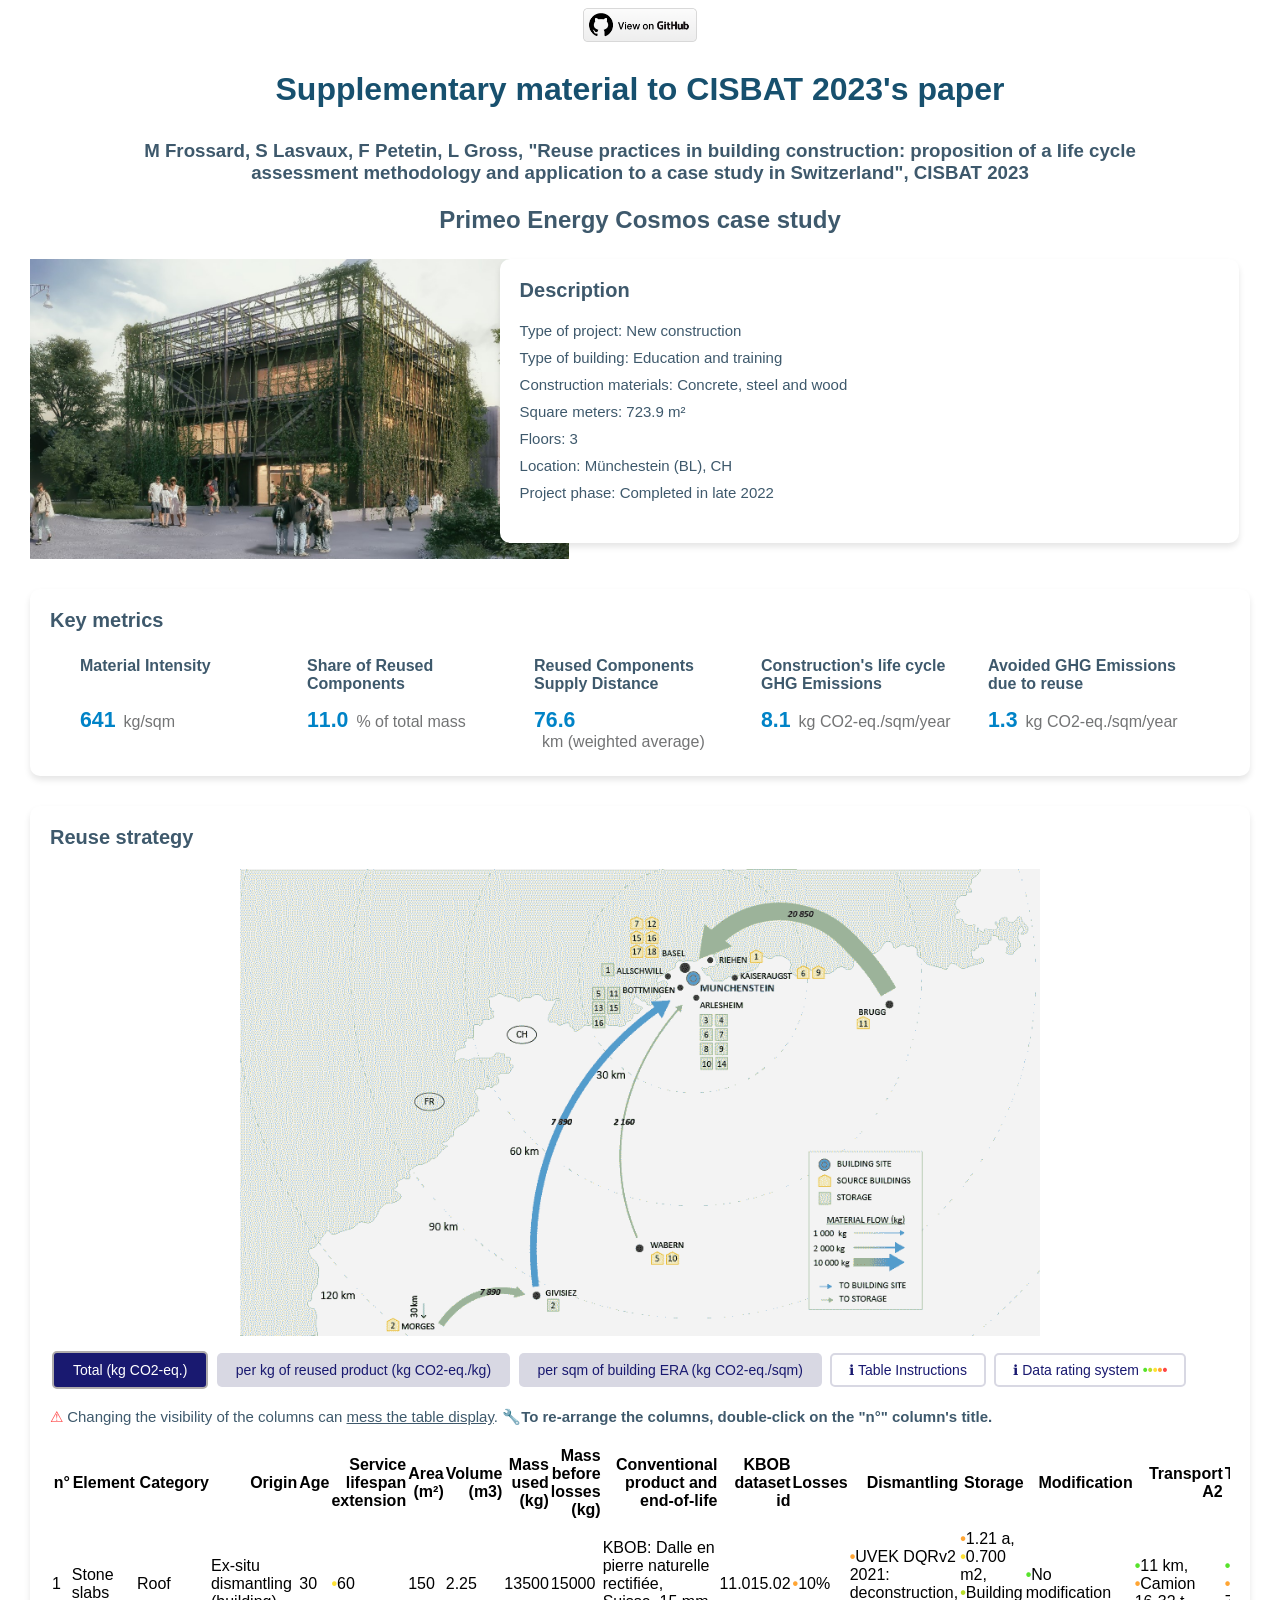
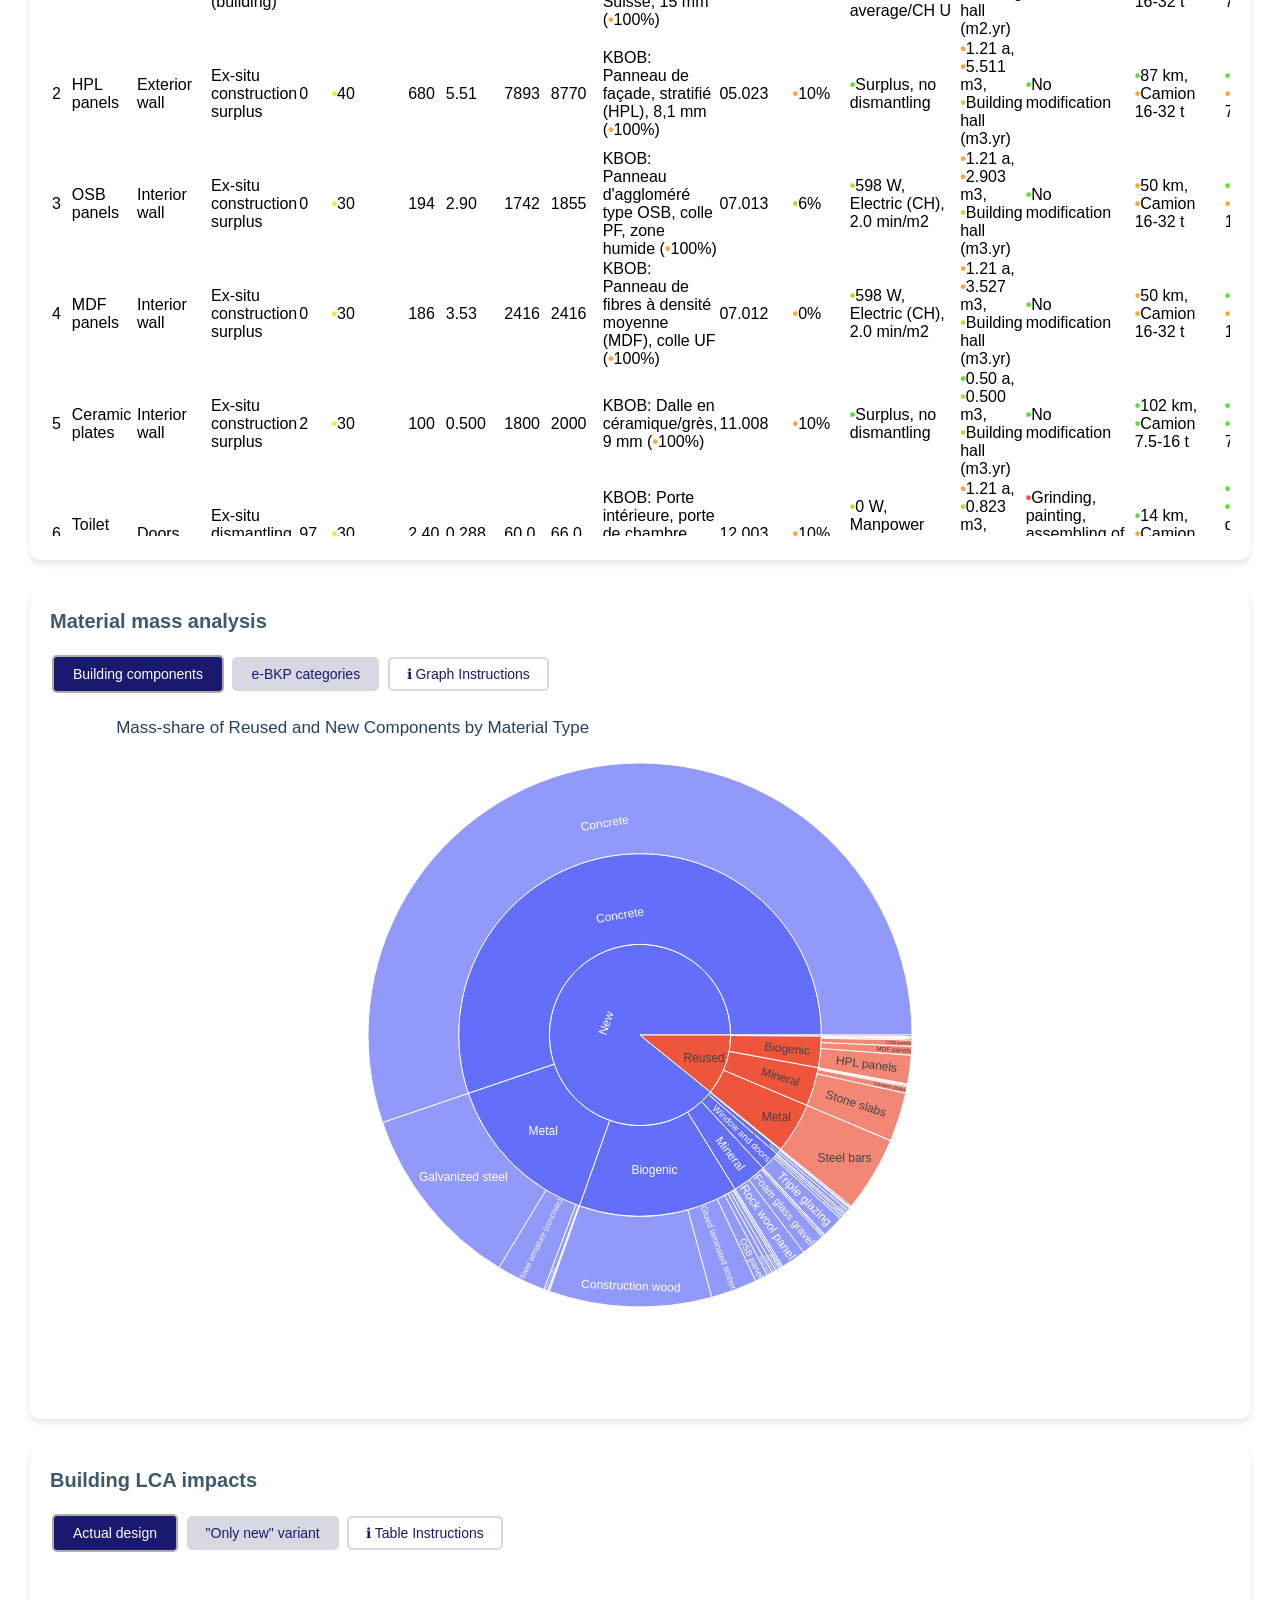
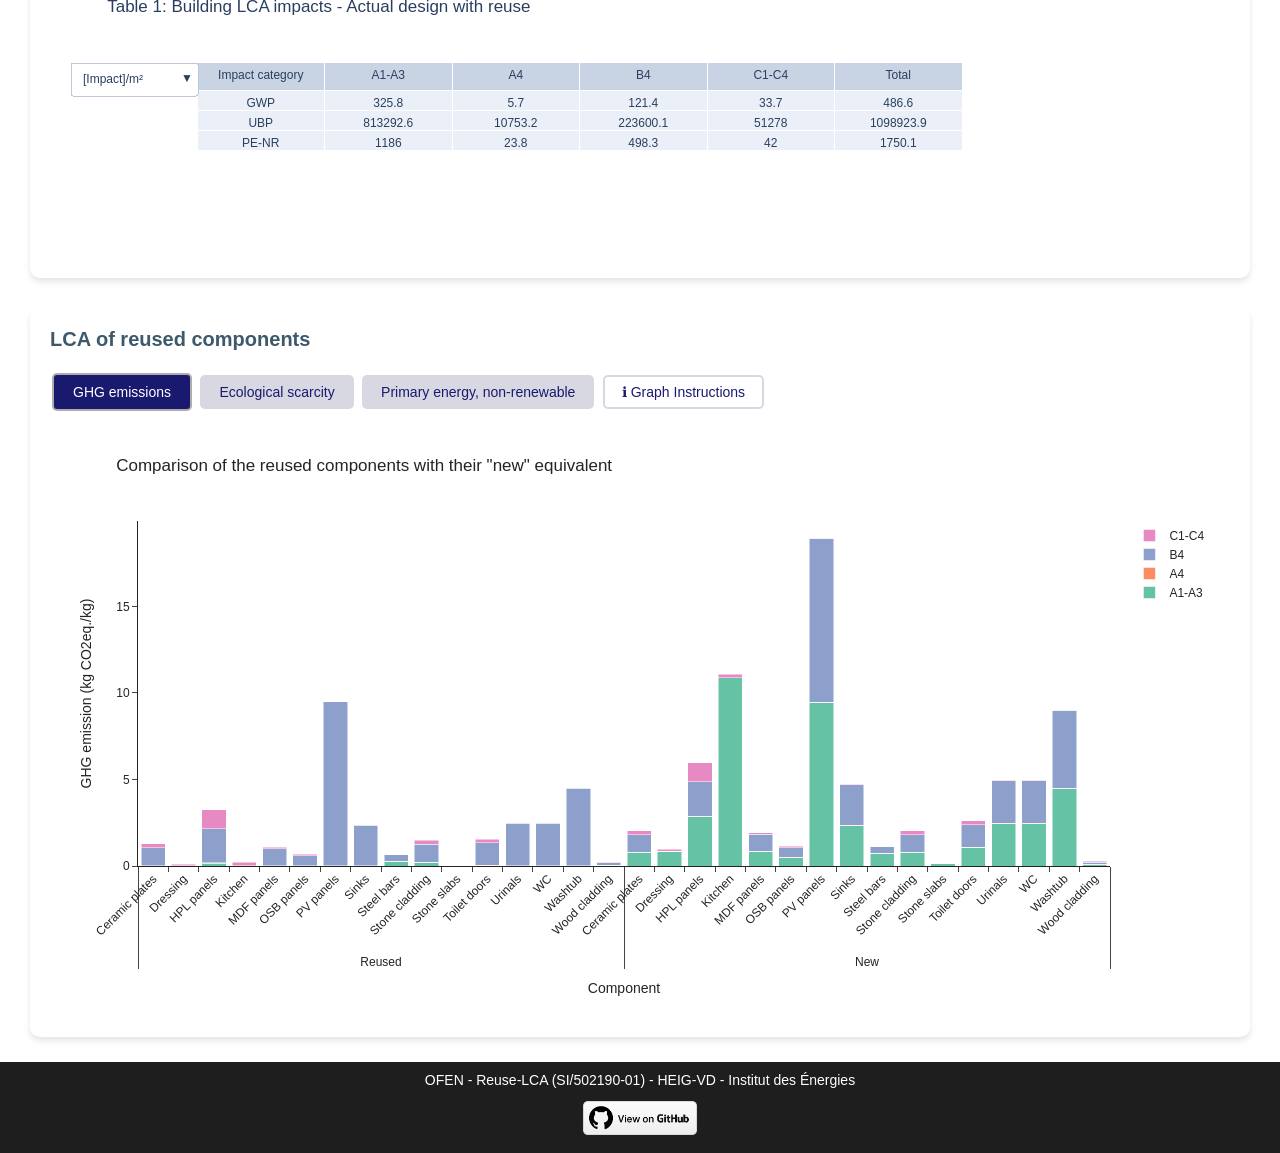
==== commit 91e56256: "everything is fixed" ====
--- a/index.html
+++ b/index.html
@@ -11,7 +11,7 @@
 </head>
 <body>
 <div style="margin: 0% 10% 0% 10%">
-  <a style="text-align: center" href="https://github.com/LESBAT-HEIG-VD/reuse-lca-cisbat23"><img src=pictures/view_on_github.png height="50px"></a>
+  <a style="text-align: center" href="https://github.com/LESBAT-HEIG-VD/reuse-lca-cisbat23"><img src=pictures/view_on_github.png height="50px" class="github-button"></a>
   <h1 style="text-align:center">Supplementary material to CISBAT 2023's paper</h1>
   <h3 style="text-align:center">M Frossard, S Lasvaux, F Petetin, L Gross, "Reuse practices in building construction: proposition of a life cycle assessment methodology and application to a case study in Switzerland", CISBAT 2023 <br><br> </h3>
   <h2 style="text-align:center">Primeo Energy Cosmos case study <br></h2>
@@ -143,7 +143,7 @@
   </section>
   <footer>
       <p>OFEN - Reuse-LCA (SI/502190-01) - HEIG-VD - Institut des Énergies</p>
-  <a style="text-align: center" href="https://github.com/LESBAT-HEIG-VD/reuse-lca-cisbat23"> <img src=pictures/view_on_github.png height="50px"></a>
+  <a style="text-align: center" href="https://github.com/LESBAT-HEIG-VD/reuse-lca-cisbat23"> <img src=pictures/view_on_github.png height="50px" class="github-button"></a>
   </footer>
   <dialog class=custom-dialog id="reusetableDialog">
       <p>The table describes the reused products, their supply-chain activities and the associated GHG emissions.<br></p>
--- a/style.css
+++ b/style.css
@@ -322,3 +322,8 @@
       z-index: 9999;
     }
 
+.github-button {
+    display: block;
+    margin-left: auto;
+    margin-right: auto;
+}
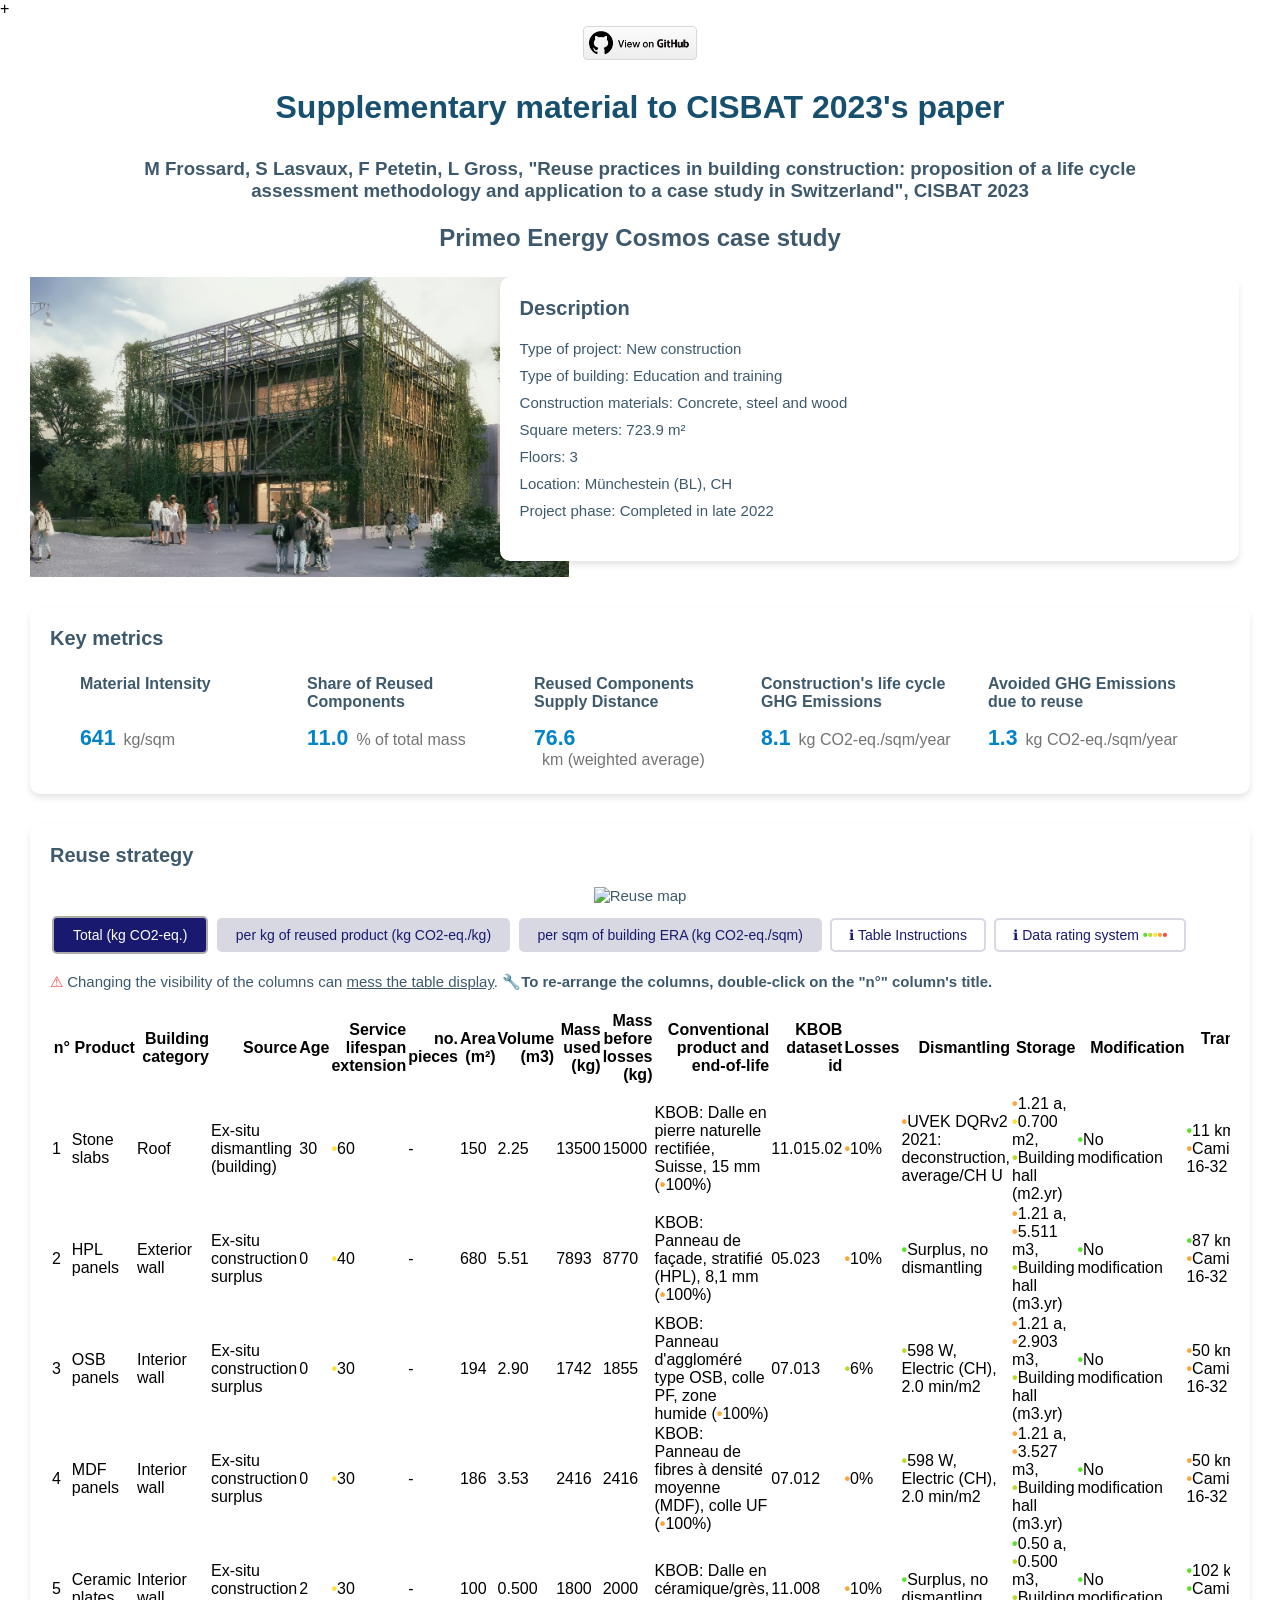
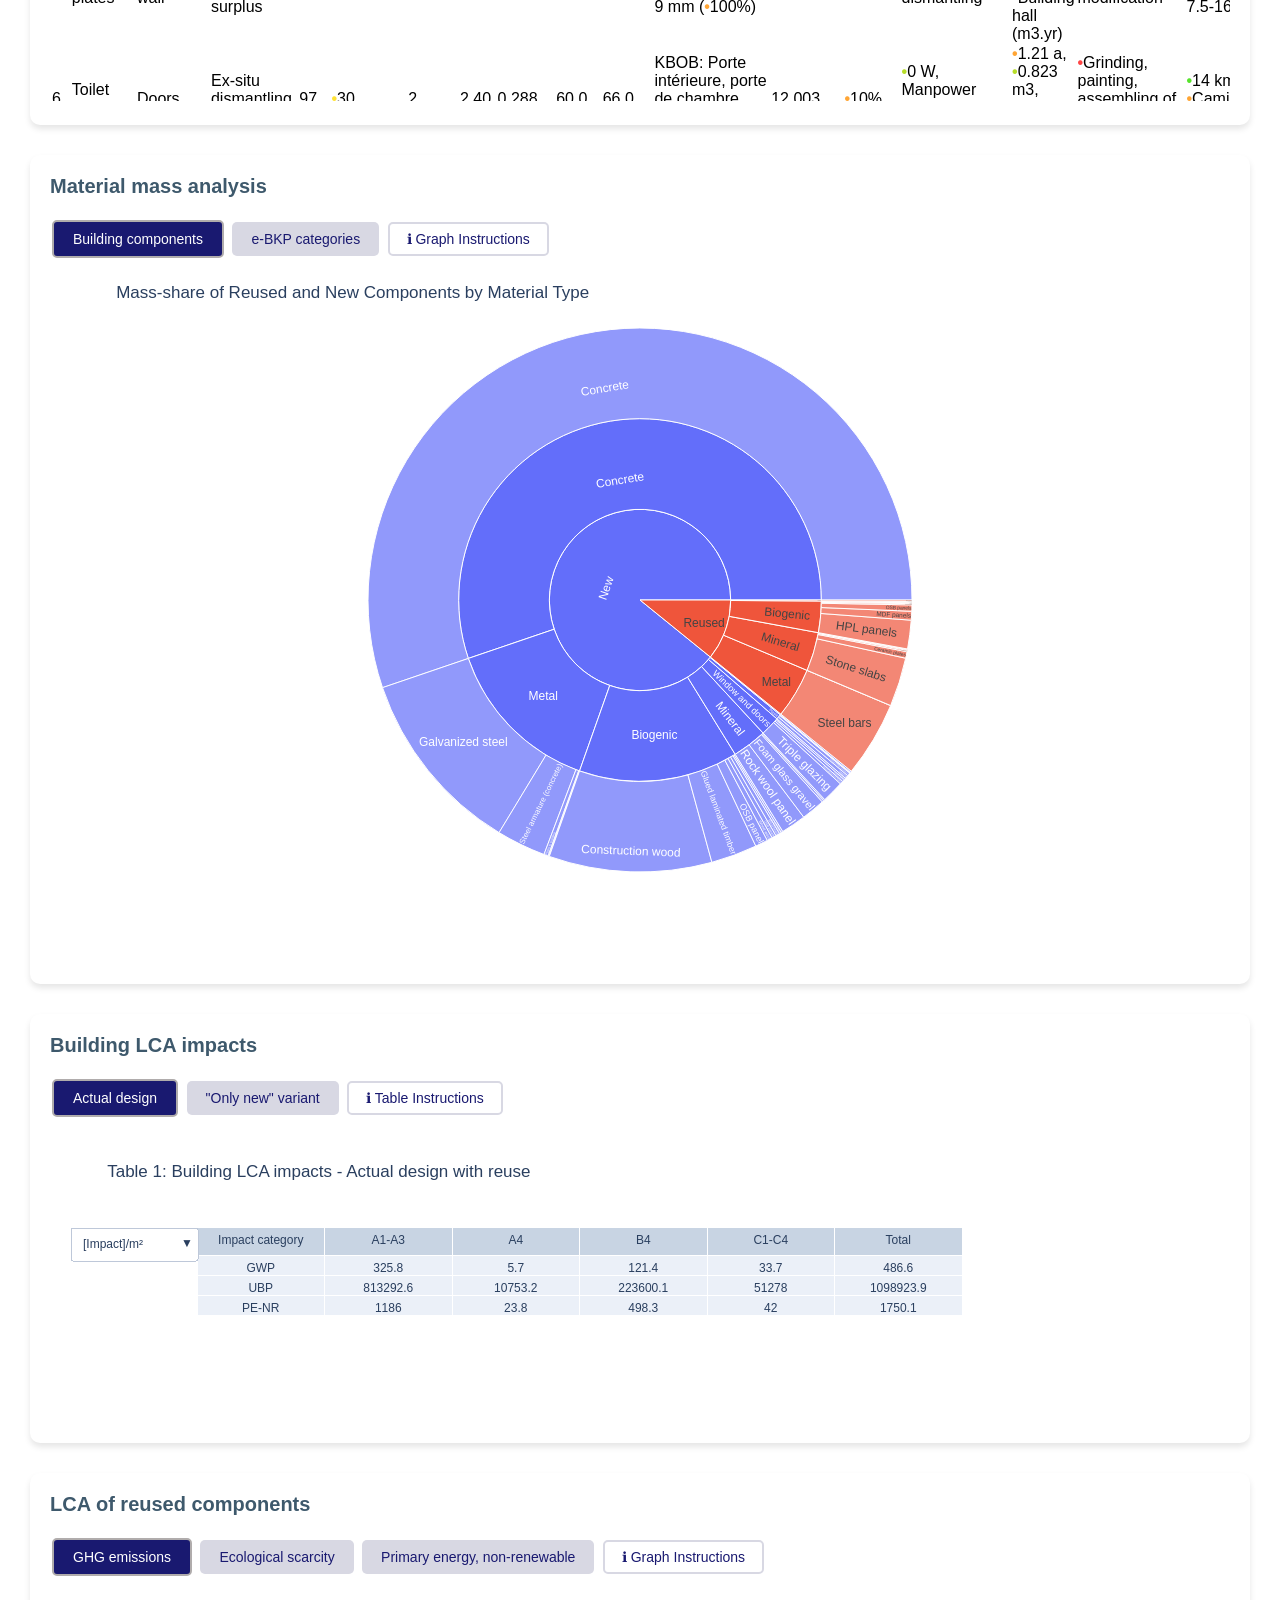
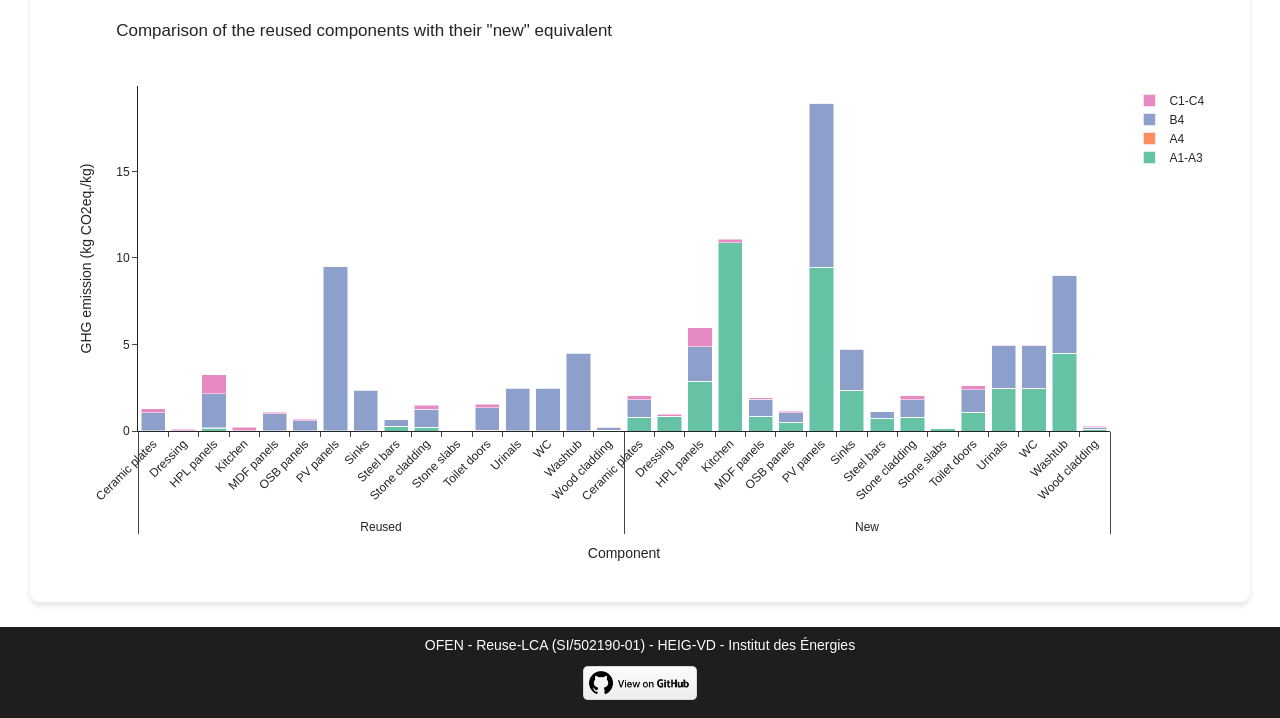
==== commit 9edcd269: "everything is fixed" ====
--- a/index.html
+++ b/index.html
@@ -3,7 +3,7 @@
 <head>
     <meta charset="UTF-8">
     <title>ReuseLCA - Primeo Energy Cosmos case study</title>
-    <link rel="stylesheet" href="style.css" type="text/css">
+    <link rel="stylesheet" href="style.css" type="text/css">+
     <link href="https://cdn.datatables.net/1.13.4/css/jquery.dataTables.min.css" rel="stylesheet"/>
     <link href="https://cdn.datatables.net/buttons/2.3.6/css/buttons.dataTables.min.css" rel="stylesheet"/>
     <link href="https://cdn.datatables.net/colreorder/1.6.2/css/colReorder.dataTables.min.css" rel="stylesheet"/>
@@ -79,7 +79,7 @@
           <div class="card-content">
               <h2>Reuse strategy</h2>
               <div>
-                  <p style="text-align:center;"><img src=pictures/faraday-map.png alt="Reuse map" width=800px></p>
+                  <p style="text-align:center;"><img src=pictures/faraday-map.png alt="Reuse map"></p>
               </div>
               <div>
                   <button id="button_reuse_table_tot" onclick="loadHtml('html_tables/Faraday_cisbat_gwp_total.html', 'reuse_table'); setActiveButtons('button_reuse_table_tot','#button_reuse_table_tot, #button_reuse_table_kg, #button_reuse_table_sqm')">Total (kg CO2-eq.)</button>
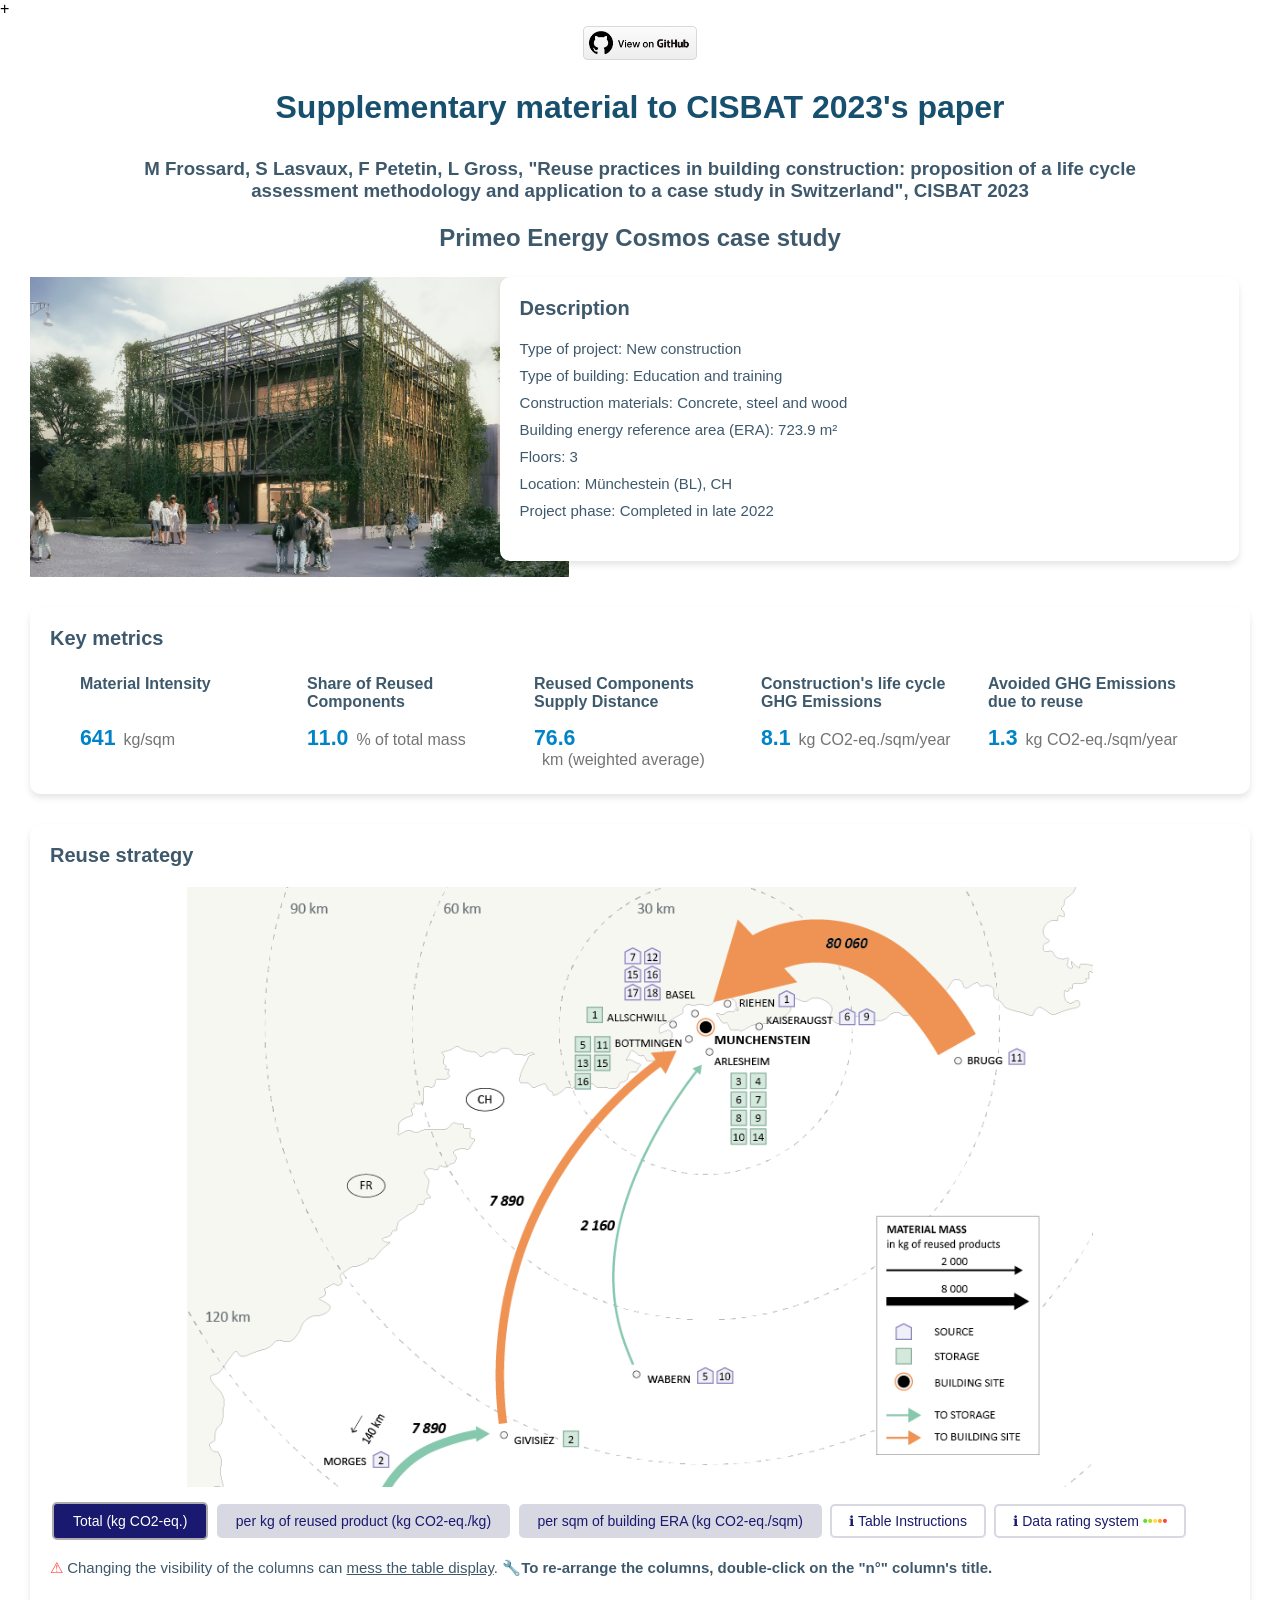
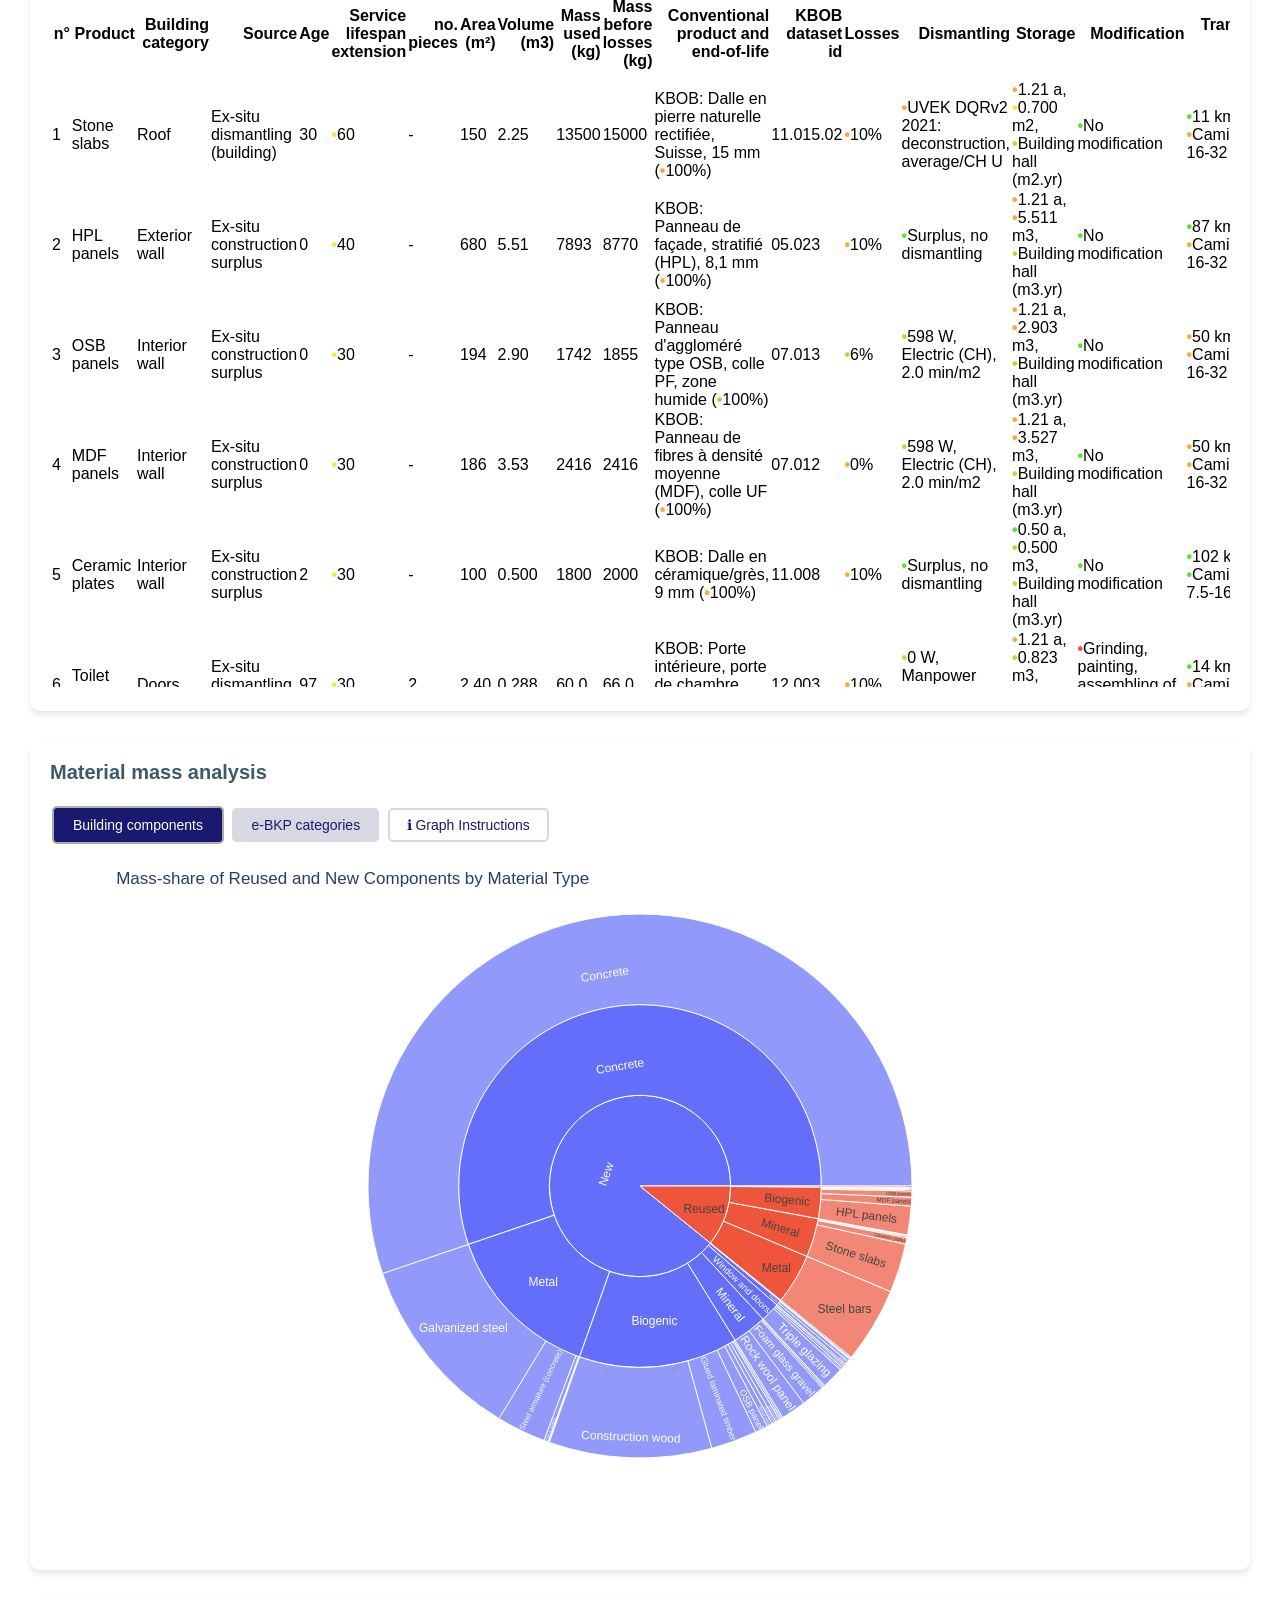
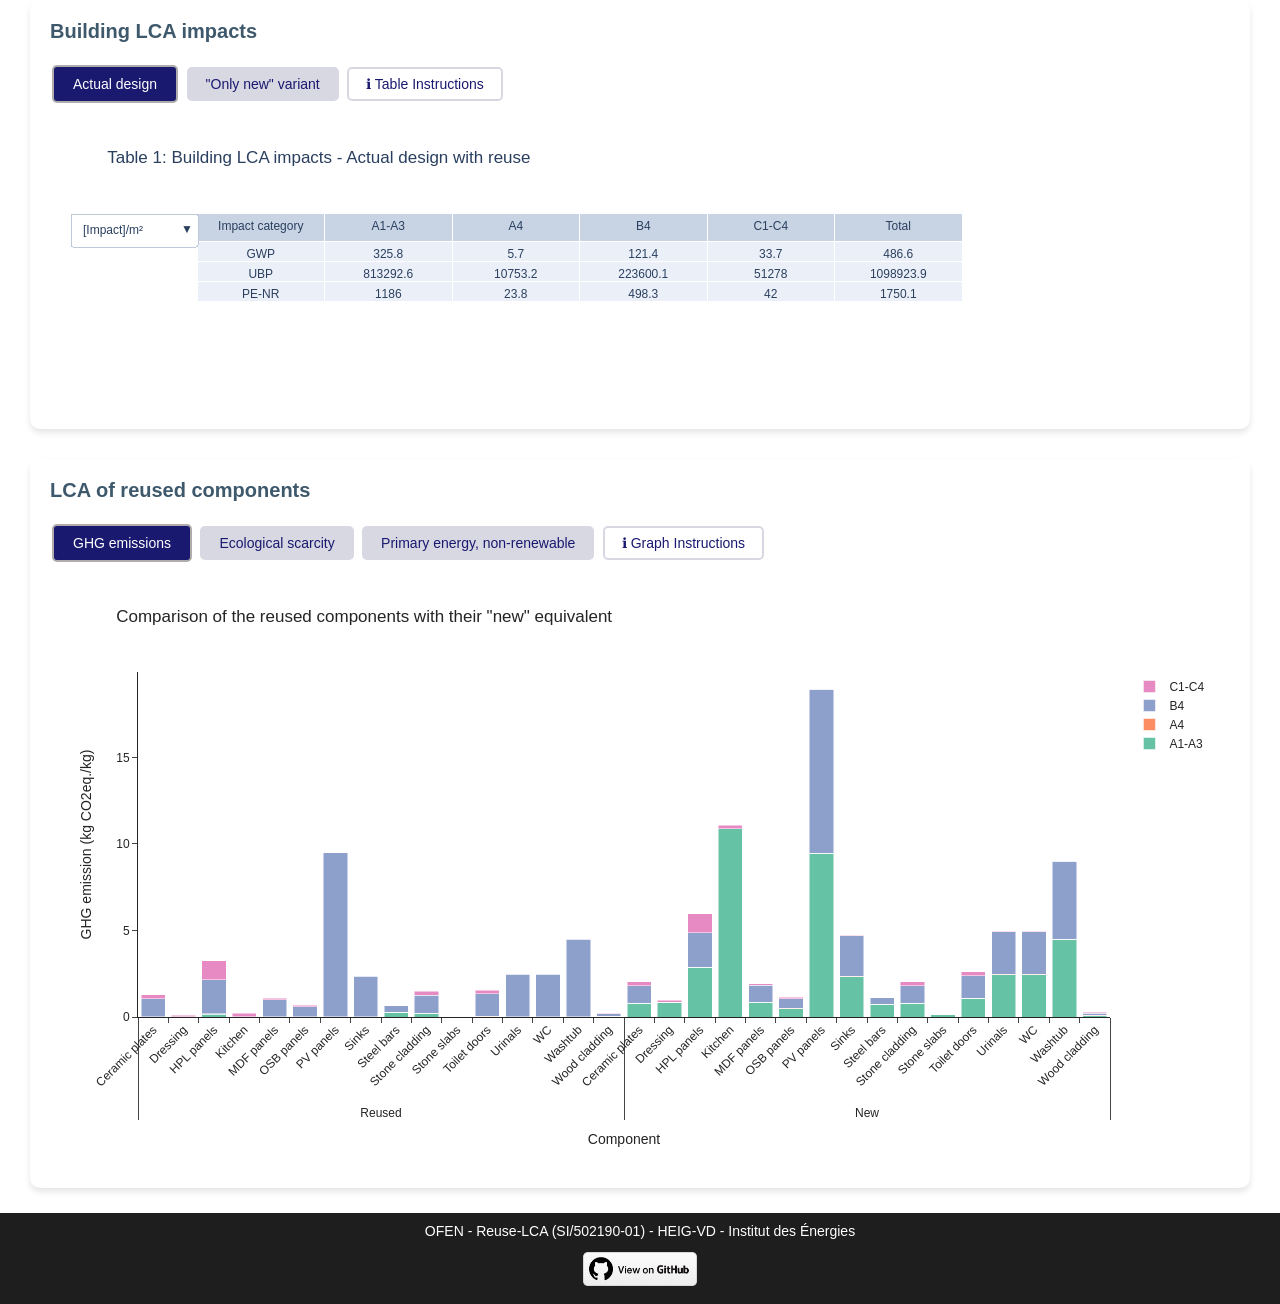
==== commit 84ee7c60: "updated map" ====
--- a/index.html
+++ b/index.html
@@ -27,7 +27,7 @@
               <p>Type of project: New construction</p>
               <p>Type of building: Education and training</p>
               <p>Construction materials: Concrete, steel and wood</p>
-              <p>Square meters: 723.9 m²</p>
+              <p>Building energy reference area (ERA): 723.9 m²</p>
               <p>Floors: 3</p>
               <p>Location: Münchestein (BL), CH</p>
               <p>Project phase: Completed in late 2022</p>
@@ -79,7 +79,7 @@
           <div class="card-content">
               <h2>Reuse strategy</h2>
               <div>
-                  <p style="text-align:center;"><img src=pictures/faraday-map.png alt="Reuse map"></p>
+                  <p style="text-align:center;"><img src=pictures/faraday-map.png alt="Reuse map" height="600"></p>
               </div>
               <div>
                   <button id="button_reuse_table_tot" onclick="loadHtml('html_tables/Faraday_cisbat_gwp_total.html', 'reuse_table'); setActiveButtons('button_reuse_table_tot','#button_reuse_table_tot, #button_reuse_table_kg, #button_reuse_table_sqm')">Total (kg CO2-eq.)</button>
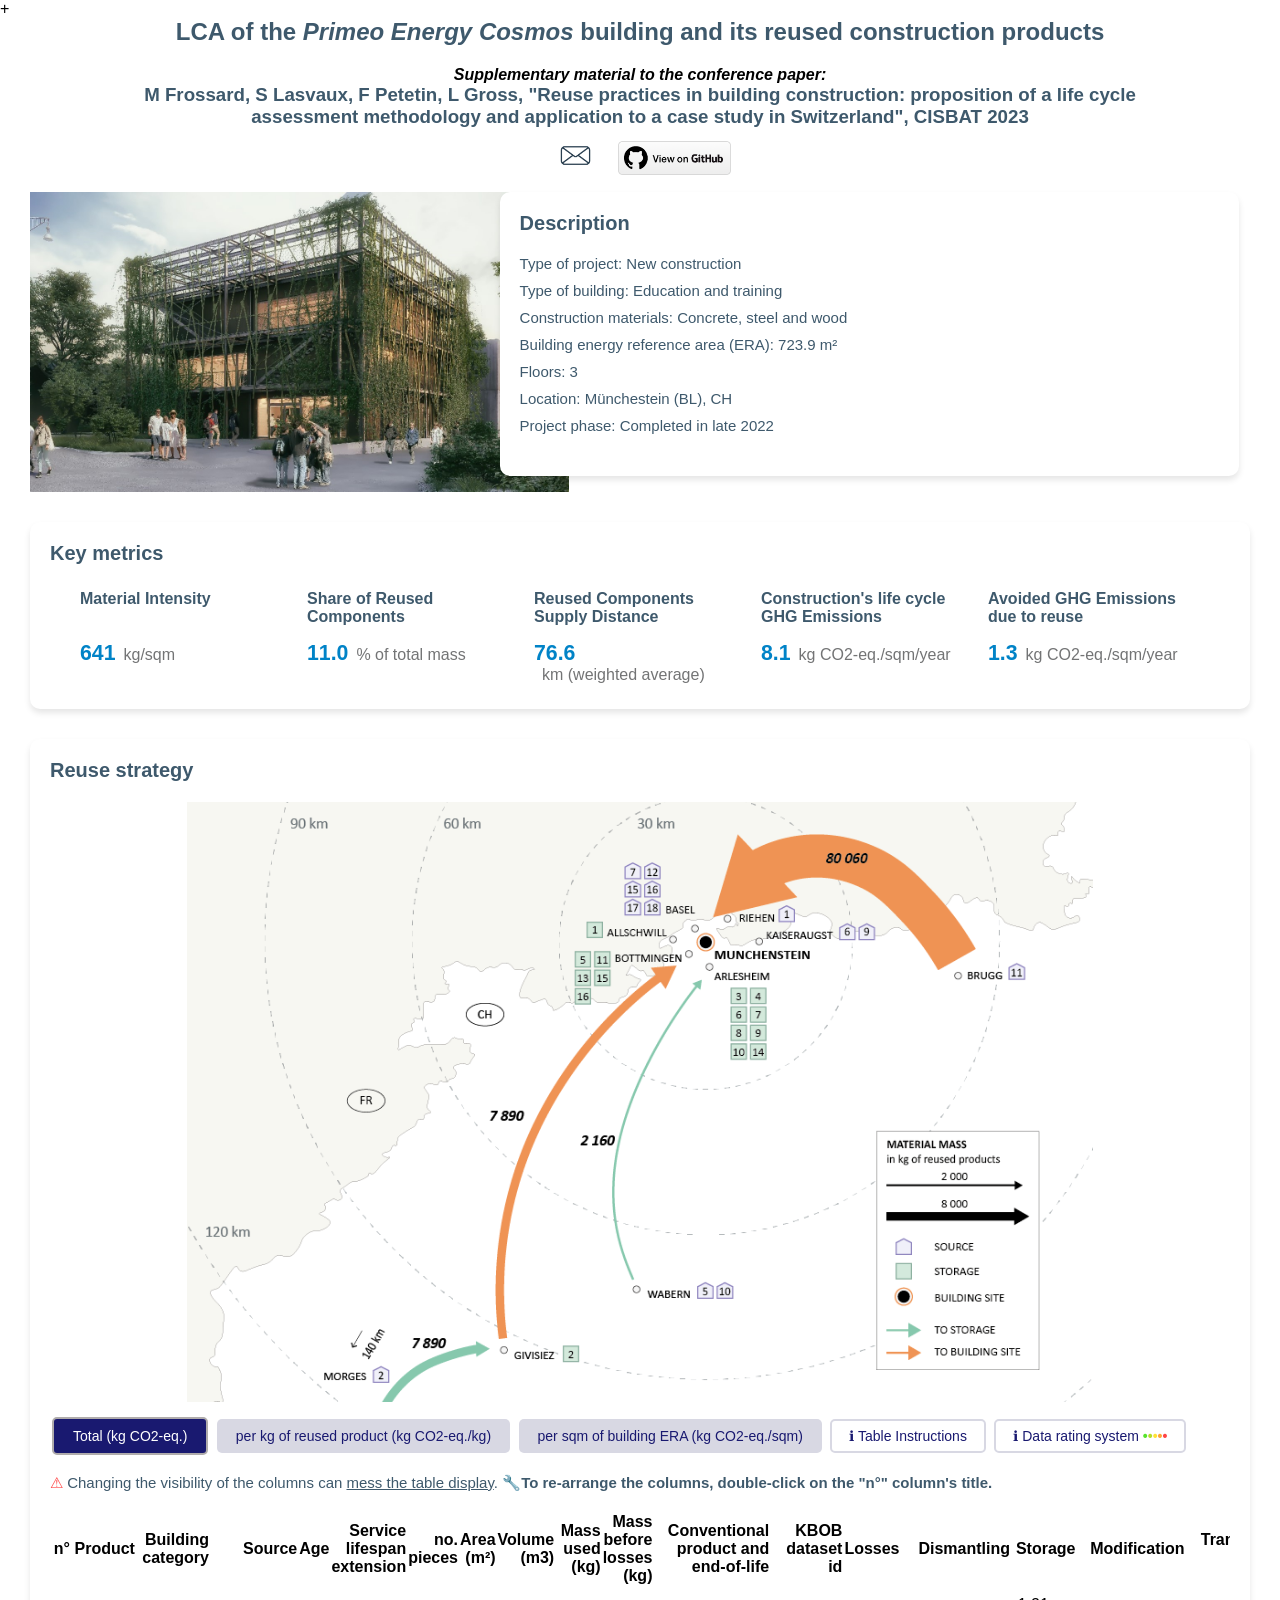
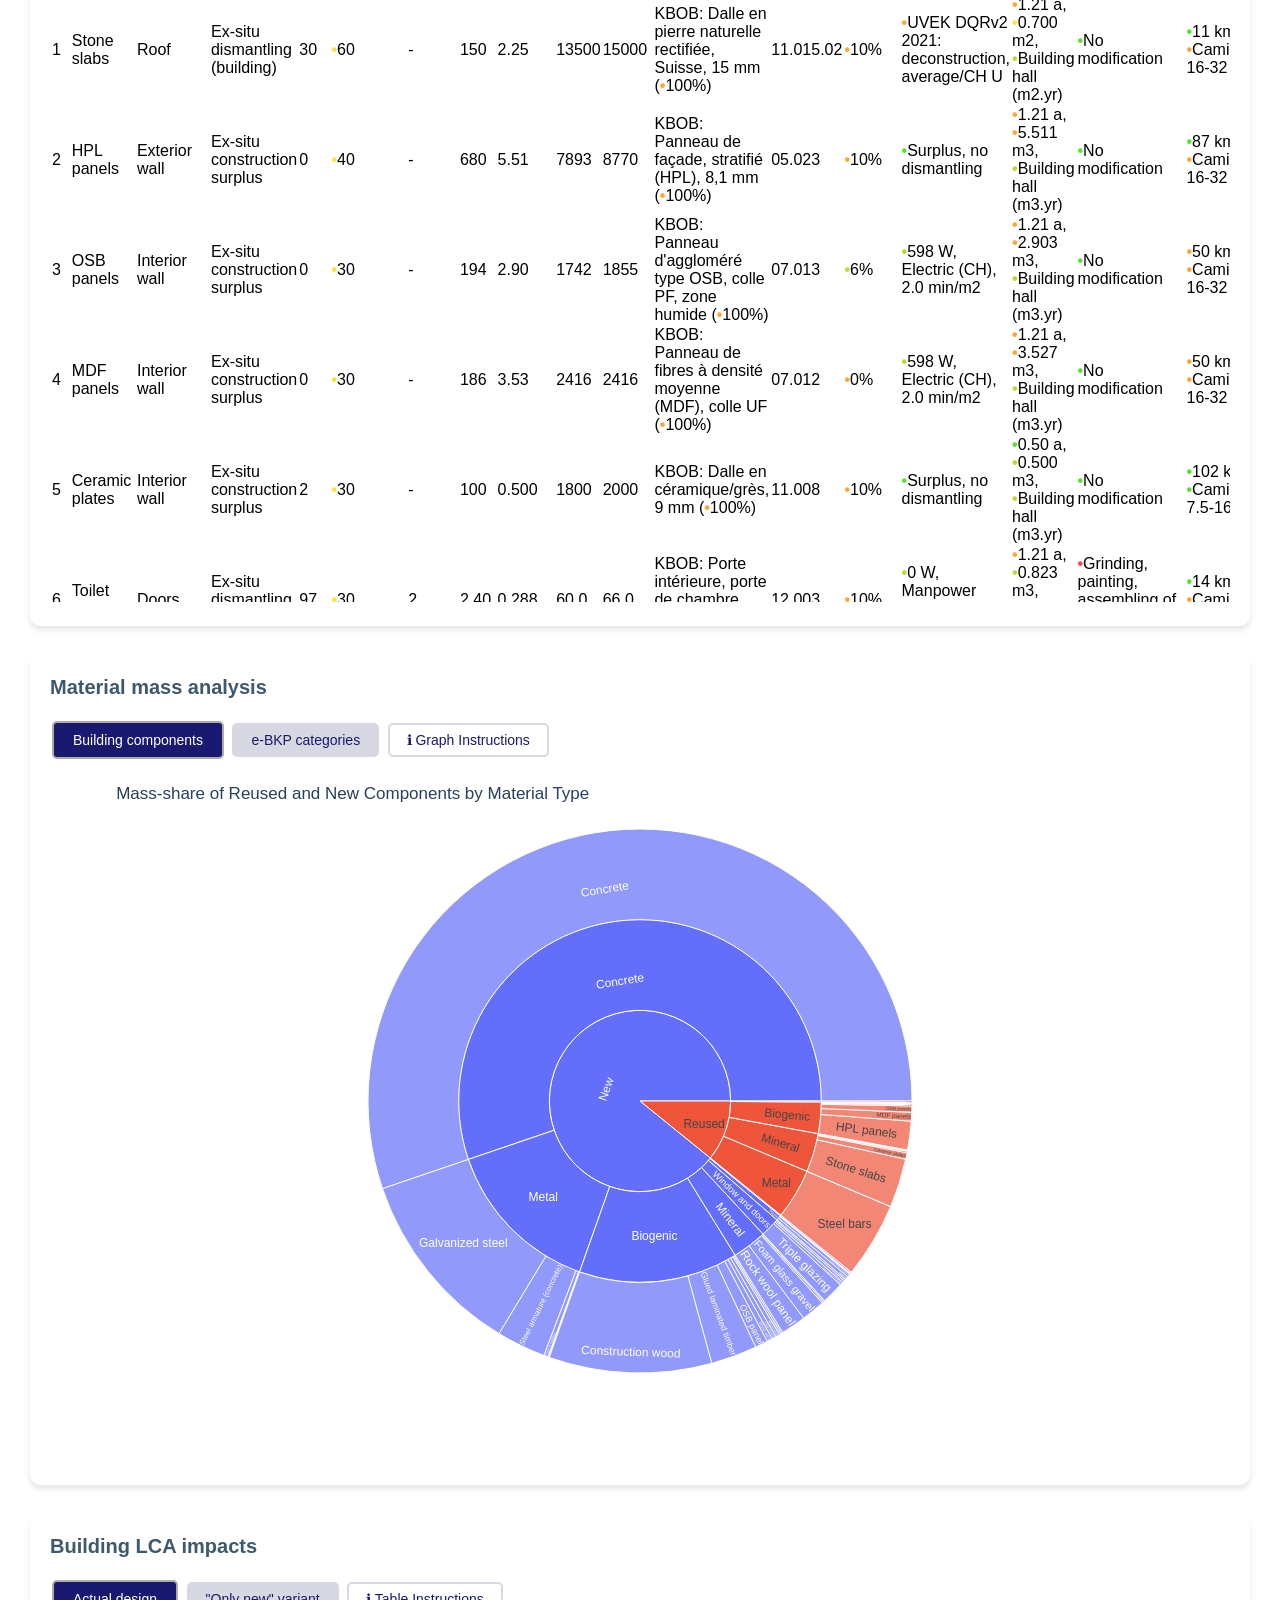
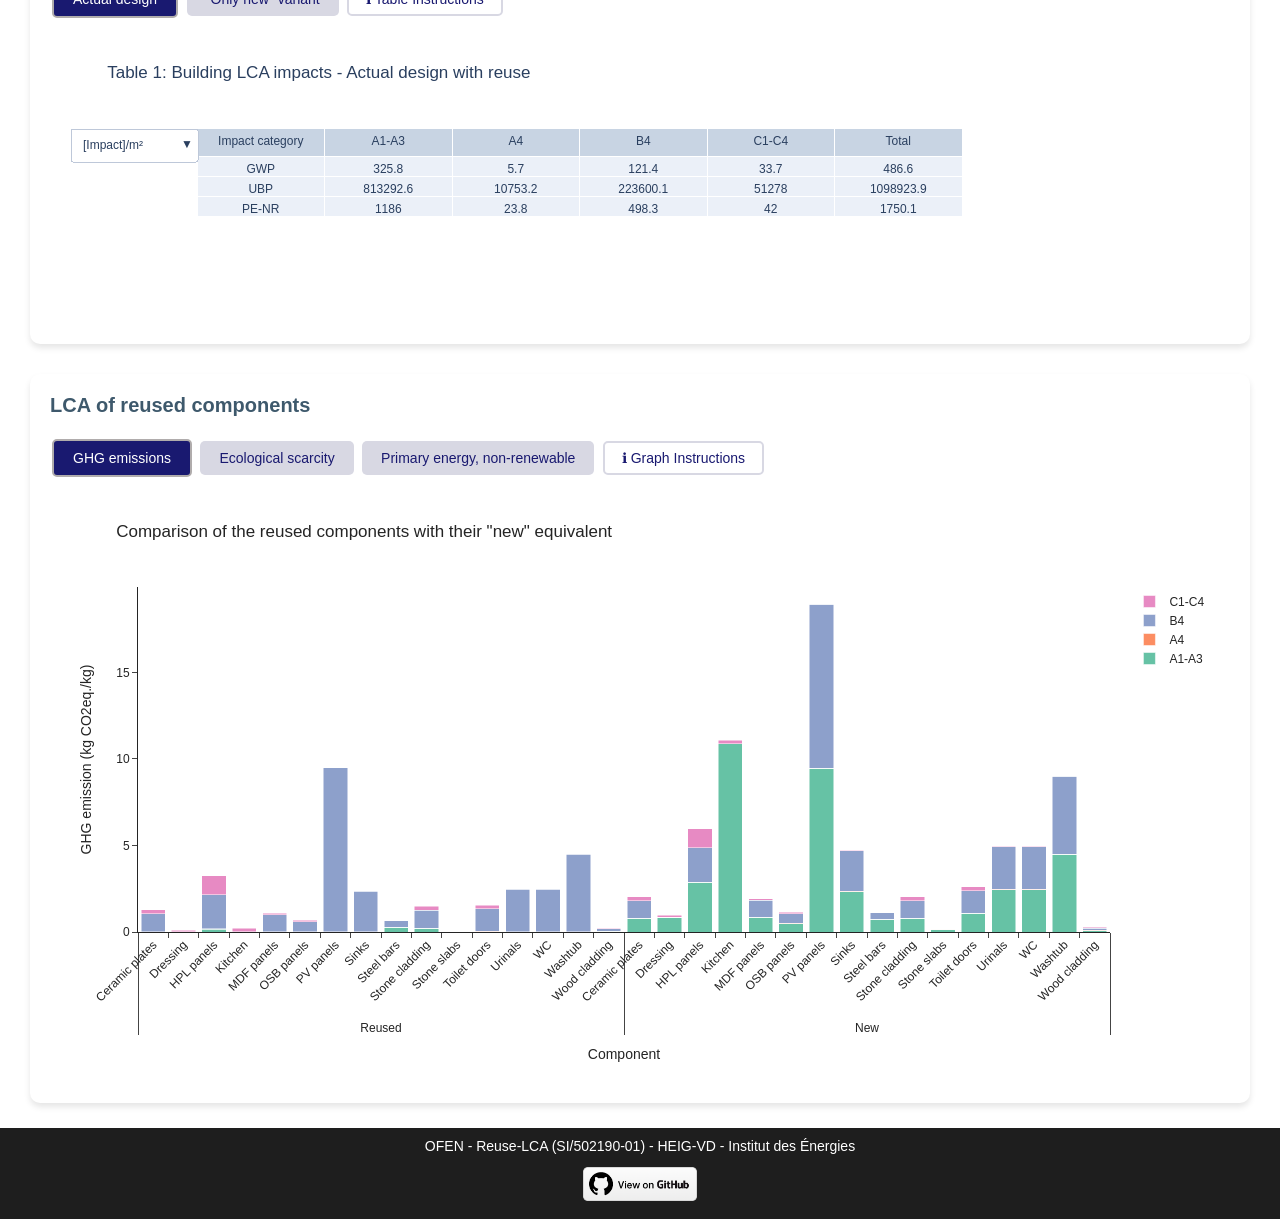
==== commit 498af195: "update" ====
--- a/index.html
+++ b/index.html
@@ -11,10 +11,17 @@
 </head>
 <body>
 <div style="margin: 0% 10% 0% 10%">
-  <a style="text-align: center" href="https://github.com/LESBAT-HEIG-VD/reuse-lca-cisbat23"><img src=pictures/view_on_github.png height="50px" class="github-button"></a>
-  <h1 style="text-align:center">Supplementary material to CISBAT 2023's paper</h1>
-  <h3 style="text-align:center">M Frossard, S Lasvaux, F Petetin, L Gross, "Reuse practices in building construction: proposition of a life cycle assessment methodology and application to a case study in Switzerland", CISBAT 2023 <br><br> </h3>
-  <h2 style="text-align:center">Primeo Energy Cosmos case study <br></h2>
+    <h2 style="text-align:center">LCA of the <i>Primeo Energy Cosmos</i> building and its reused construction products <br></h2>
+    <h4 style="text-align:center"><i>Supplementary material to the conference paper:</i></h4>
+    <h3 style="text-align:center">M Frossard, S Lasvaux, F Petetin, L Gross, "Reuse practices in building construction: proposition of a life cycle assessment methodology and application to a case study in Switzerland", CISBAT 2023 <br></h3>
+    <div class="logo-container">
+        <a style="text-align: center" href="mailto:mija.frossard@heig-vd.ch?subject=CISBAT%202023%20Supplementary%20Material%20on%20Github">
+            <img src="pictures/mail-logo.jpg" alt="Email contact" height="55px">
+        </a>
+        <a style="text-align: center" href="https://github.com/LESBAT-HEIG-VD/reuse-lca-cisbat23">
+            <img src=pictures/view_on_github.png height="50px" class="github-button" alt="Github repository">
+        </a>
+    </div>
 </div>
 
 <section class="description">
@@ -143,7 +150,11 @@
   </section>
   <footer>
       <p>OFEN - Reuse-LCA (SI/502190-01) - HEIG-VD - Institut des Énergies</p>
-  <a style="text-align: center" href="https://github.com/LESBAT-HEIG-VD/reuse-lca-cisbat23"> <img src=pictures/view_on_github.png height="50px" class="github-button"></a>
+      <div class="logo-container">
+          <a style="text-align: center" href="https://github.com/LESBAT-HEIG-VD/reuse-lca-cisbat23">
+              <img src=pictures/view_on_github.png height="50px" class="github-button" alt="Github repository">
+          </a>
+        </div>
   </footer>
   <dialog class=custom-dialog id="reusetableDialog">
       <p>The table describes the reused products, their supply-chain activities and the associated GHG emissions.<br></p>
--- a/style.css
+++ b/style.css
@@ -327,3 +327,11 @@
     margin-left: auto;
     margin-right: auto;
 }
+
+.logo-container {
+  text-align: center;
+  display: flex;
+  justify-content: center;
+  align-items: center;
+  /*height: 100vh;*/
+}
